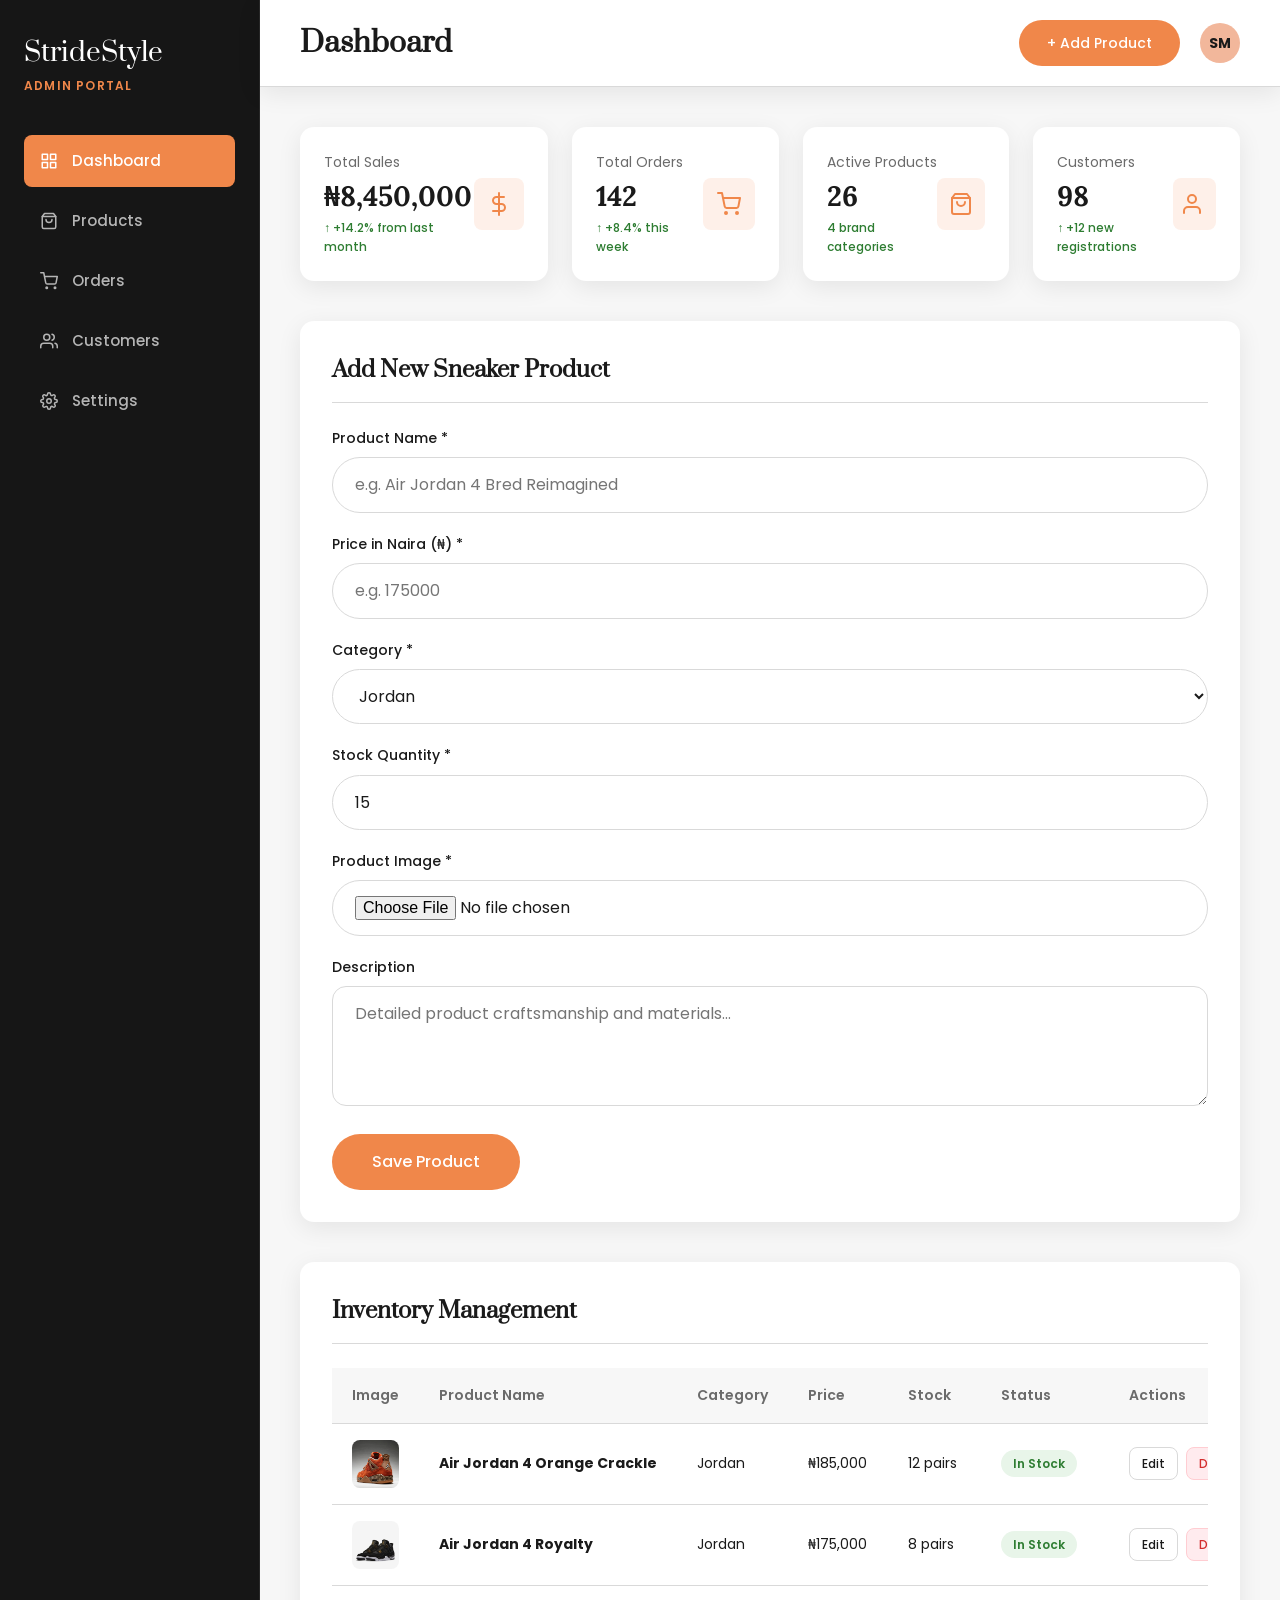
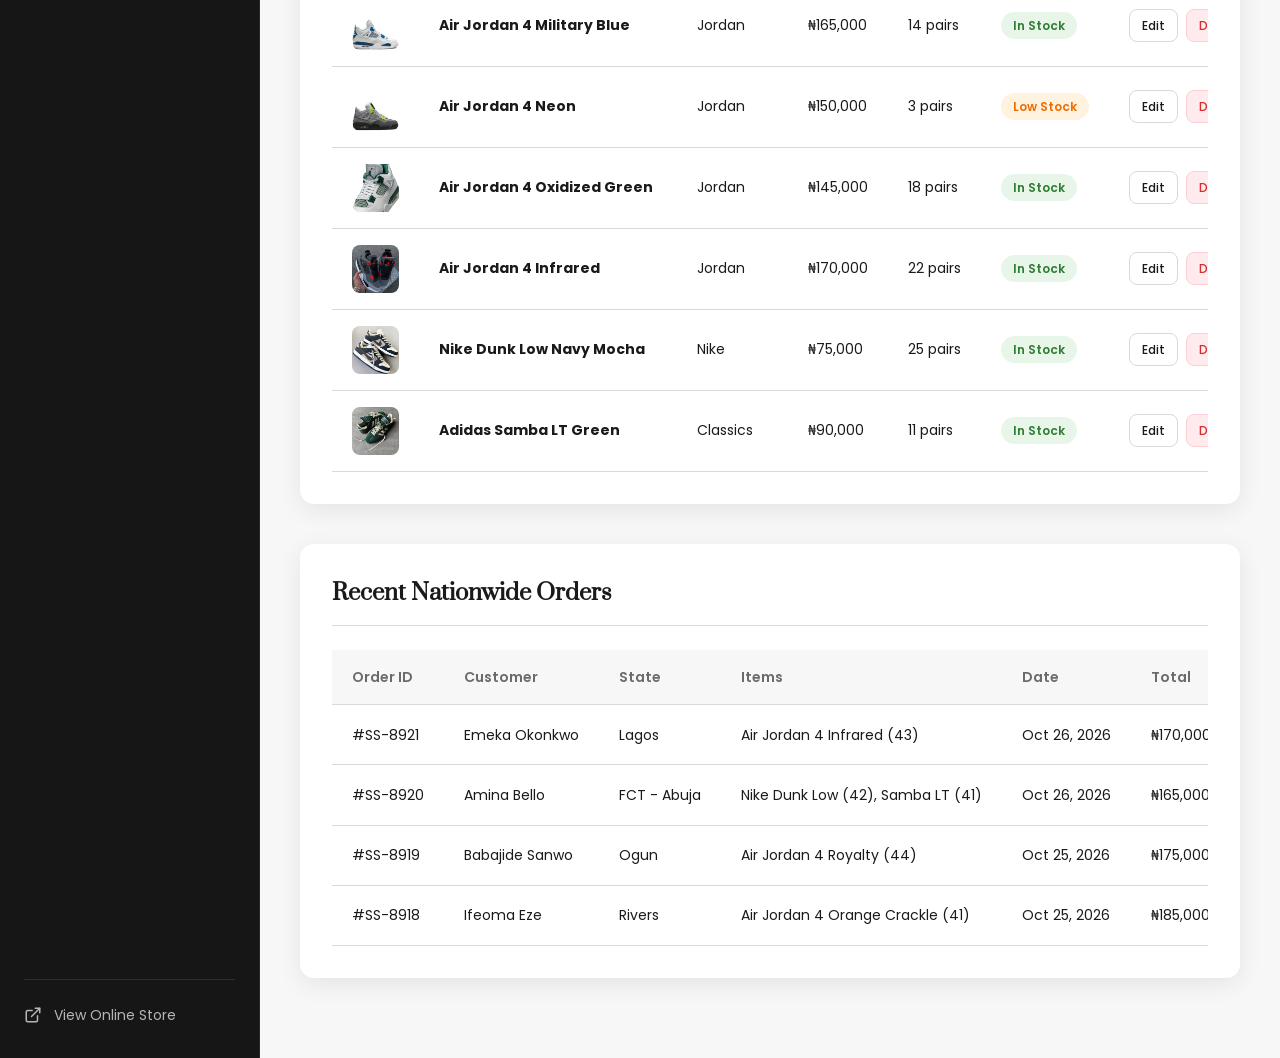
==== shoe-ecommerce/public/ADMIN/admin.html @ 3cce836e "first commit" ====
<!DOCTYPE html>
<html lang="en">
<head>
  <meta charset="UTF-8">
  <meta name="viewport" content="width=device-width, initial-scale=1.0">
  <title>Admin Dashboard | StrideStyle</title>
  <meta name="description" content="Manage inventory, track nationwide orders and monitor sales performance for StrideStyle.">

  <!-- Google Fonts: Prata, Lora, Poppins, Noto Sans fallback -->
  <link rel="preconnect" href="https://fonts.googleapis.com">
  <link rel="preconnect" href="https://fonts.gstatic.com" crossorigin>
  <link href="https://fonts.googleapis.com/css2?family=Lora:ital,wght@0,400..700;1,400..700&family=Noto+Sans:wght@400..700&family=Poppins:wght@300;400;500;600;700&family=Prata&display=swap" rel="stylesheet">

  <!-- Stylesheets -->
  <link rel="stylesheet" href="../CLIENT/CSS/style.css">
  <link rel="stylesheet" href="admin.css">
</head>
<body class="admin-body">

  <div class="admin-layout">
    <!-- Sidebar (Dark) -->
    <aside class="admin-sidebar" aria-label="Admin Navigation">
      <div class="admin-sidebar__brand">
        <a href="admin.html" class="admin-sidebar__logo">StrideStyle</a>
        <span class="admin-sidebar__tag">Admin Portal</span>
      </div>

      <nav class="admin-nav">
        <a href="admin.html" class="admin-nav__link is-active" aria-current="page">
          <svg width="18" height="18" viewBox="0 0 24 24" fill="none" stroke="currentColor" stroke-width="2" stroke-linecap="round" stroke-linejoin="round">
            <rect x="3" y="3" width="7" height="7"></rect>
            <rect x="14" y="3" width="7" height="7"></rect>
            <rect x="14" y="14" width="7" height="7"></rect>
            <rect x="3" y="14" width="7" height="7"></rect>
          </svg>
          <span>Dashboard</span>
        </a>
        <a href="#inventory" class="admin-nav__link">
          <svg width="18" height="18" viewBox="0 0 24 24" fill="none" stroke="currentColor" stroke-width="2" stroke-linecap="round" stroke-linejoin="round">
            <path d="M6 2L3 6v14a2 2 0 0 0 2 2h14a2 2 0 0 0 2-2V6l-3-4z"></path>
            <line x1="3" y1="6" x2="21" y2="6"></line>
            <path d="M16 10a4 4 0 0 1-8 0"></path>
          </svg>
          <span>Products</span>
        </a>
        <a href="#orders" class="admin-nav__link">
          <svg width="18" height="18" viewBox="0 0 24 24" fill="none" stroke="currentColor" stroke-width="2" stroke-linecap="round" stroke-linejoin="round">
            <circle cx="9" cy="21" r="1"></circle>
            <circle cx="20" cy="21" r="1"></circle>
            <path d="M1 1h4l2.68 13.39a2 2 0 0 0 2 1.61h9.72a2 2 0 0 0 2-1.61L23 6H6"></path>
          </svg>
          <span>Orders</span>
        </a>
        <a href="#customers" class="admin-nav__link">
          <svg width="18" height="18" viewBox="0 0 24 24" fill="none" stroke="currentColor" stroke-width="2" stroke-linecap="round" stroke-linejoin="round">
            <path d="M17 21v-2a4 4 0 0 0-4-4H5a4 4 0 0 0-4 4v2"></path>
            <circle cx="9" cy="7" r="4"></circle>
            <path d="M23 21v-2a4 4 0 0 0-3-3.87"></path>
            <path d="M16 3.13a4 4 0 0 1 0 7.75"></path>
          </svg>
          <span>Customers</span>
        </a>
        <a href="#settings" class="admin-nav__link">
          <svg width="18" height="18" viewBox="0 0 24 24" fill="none" stroke="currentColor" stroke-width="2" stroke-linecap="round" stroke-linejoin="round">
            <circle cx="12" cy="12" r="3"></circle>
            <path d="M19.4 15a1.65 1.65 0 0 0 .33 1.82l.06.06a2 2 0 0 1 0 2.83 2 2 0 0 1-2.83 0l-.06-.06a1.65 1.65 0 0 0-1.82-.33 1.65 1.65 0 0 0-1 1.51V21a2 2 0 0 1-2 2 2 2 0 0 1-2-2v-.09A1.65 1.65 0 0 0 9 19.4a1.65 1.65 0 0 0-1.82.33l-.06.06a2 2 0 0 1-2.83 0 2 2 0 0 1 0-2.83l.06-.06a1.65 1.65 0 0 0 .33-1.82 1.65 1.65 0 0 0-1.51-1H3a2 2 0 0 1-2-2 2 2 0 0 1 2-2h.09A1.65 1.65 0 0 0 4.6 9a1.65 1.65 0 0 0-.33-1.82l-.06-.06a2 2 0 0 1 0-2.83 2 2 0 0 1 2.83 0l.06.06a1.65 1.65 0 0 0 1.82.33H9a1.65 1.65 0 0 0 1-1.51V3a2 2 0 0 1 2-2 2 2 0 0 1 2 2v.09a1.65 1.65 0 0 0 1 1.51 1.65 1.65 0 0 0 1.82-.33l.06-.06a2 2 0 0 1 2.83 0 2 2 0 0 1 0 2.83l-.06.06a1.65 1.65 0 0 0-.33 1.82V9a1.65 1.65 0 0 0 1.51 1H21a2 2 0 0 1 2 2 2 2 0 0 1-2 2h-.09a1.65 1.65 0 0 0-1.51 1z"></path>
          </svg>
          <span>Settings</span>
        </a>
      </nav>

      <div class="admin-sidebar__footer">
        <a href="../CLIENT/index.html" class="admin-sidebar__store-link">
          <svg width="18" height="18" viewBox="0 0 24 24" fill="none" stroke="currentColor" stroke-width="2" stroke-linecap="round" stroke-linejoin="round">
            <path d="M18 13v6a2 2 0 0 1-2 2H5a2 2 0 0 1-2-2V8a2 2 0 0 1 2-2h6"></path>
            <polyline points="15 3 21 3 21 9"></polyline>
            <line x1="10" y1="14" x2="21" y2="3"></line>
          </svg>
          <span>View Online Store</span>
        </a>
      </div>
    </aside>

    <!-- Main Content Area -->
    <main class="admin-main">
      <!-- Topbar -->
      <header class="admin-topbar">
        <h1 class="admin-topbar__title">Dashboard</h1>
        <div class="admin-topbar__user">
          <a href="#add-product" class="btn btn--primary btn--primary-sm">+ Add Product</a>
          <div class="admin-user-avatar" title="Store Manager">SM</div>
        </div>
      </header>

      <!-- Content -->
      <div class="admin-content">
        <!-- Stat Cards Grid -->
        <section class="admin-stats-grid" aria-label="Key Performance Indicators">
          <!-- Total Sales -->
          <div class="stat-card">
            <div class="stat-card__info">
              <span class="stat-card__label">Total Sales</span>
              <span class="stat-card__value">₦8,450,000</span>
              <span class="stat-card__subtext">&uarr; +14.2% from last month</span>
            </div>
            <div class="stat-card__icon-box" aria-hidden="true">
              <svg width="24" height="24" viewBox="0 0 24 24" fill="none" stroke="currentColor" stroke-width="2" stroke-linecap="round" stroke-linejoin="round">
                <line x1="12" y1="1" x2="12" y2="23"></line>
                <path d="M17 5H9.5a3.5 3.5 0 0 0 0 7h5a3.5 3.5 0 0 1 0 7H6"></path>
              </svg>
            </div>
          </div>

          <!-- Total Orders -->
          <div class="stat-card">
            <div class="stat-card__info">
              <span class="stat-card__label">Total Orders</span>
              <span class="stat-card__value">142</span>
              <span class="stat-card__subtext">&uarr; +8.4% this week</span>
            </div>
            <div class="stat-card__icon-box" aria-hidden="true">
              <svg width="24" height="24" viewBox="0 0 24 24" fill="none" stroke="currentColor" stroke-width="2" stroke-linecap="round" stroke-linejoin="round">
                <circle cx="9" cy="21" r="1"></circle>
                <circle cx="20" cy="21" r="1"></circle>
                <path d="M1 1h4l2.68 13.39a2 2 0 0 0 2 1.61h9.72a2 2 0 0 0 2-1.61L23 6H6"></path>
              </svg>
            </div>
          </div>

          <!-- Total Products -->
          <div class="stat-card">
            <div class="stat-card__info">
              <span class="stat-card__label">Active Products</span>
              <span class="stat-card__value">26</span>
              <span class="stat-card__subtext">4 brand categories</span>
            </div>
            <div class="stat-card__icon-box" aria-hidden="true">
              <svg width="24" height="24" viewBox="0 0 24 24" fill="none" stroke="currentColor" stroke-width="2" stroke-linecap="round" stroke-linejoin="round">
                <path d="M6 2L3 6v14a2 2 0 0 0 2 2h14a2 2 0 0 0 2-2V6l-3-4z"></path>
                <line x1="3" y1="6" x2="21" y2="6"></line>
                <path d="M16 10a4 4 0 0 1-8 0"></path>
              </svg>
            </div>
          </div>

          <!-- Total Customers -->
          <div class="stat-card">
            <div class="stat-card__info">
              <span class="stat-card__label">Customers</span>
              <span class="stat-card__value">98</span>
              <span class="stat-card__subtext">&uarr; +12 new registrations</span>
            </div>
            <div class="stat-card__icon-box" aria-hidden="true">
              <svg width="24" height="24" viewBox="0 0 24 24" fill="none" stroke="currentColor" stroke-width="2" stroke-linecap="round" stroke-linejoin="round">
                <path d="M17 21v-2a4 4 0 0 0-4-4H5a4 4 0 0 0-4 4v2"></path>
                <circle cx="9" cy="7" r="4"></circle>
              </svg>
            </div>
          </div>
        </section>

        <!-- Add Product Form Card -->
        <!-- JS HOOK: Admin add product form -->
        <section id="add-product" class="admin-section" aria-labelledby="add-product-title">
          <div class="admin-section__head">
            <h2 id="add-product-title" class="admin-section__title">Add New Sneaker Product</h2>
          </div>
          <form id="add-product-form" action="#" method="POST">
            <div class="form-grid-2">
              <div class="form-group">
                <label for="prod-name" class="form-label">Product Name *</label>
                <input type="text" id="prod-name" name="name" class="form-input" required placeholder="e.g. Air Jordan 4 Bred Reimagined">
              </div>
              <div class="form-group">
                <label for="prod-price" class="form-label">Price in Naira (₦) *</label>
                <input type="number" id="prod-price" name="price" class="form-input" required placeholder="e.g. 175000">
              </div>
            </div>

            <div class="form-grid-2">
              <div class="form-group">
                <label for="prod-category" class="form-label">Category *</label>
                <select id="prod-category" name="category" class="form-select" required>
                  <option value="jordan">Jordan</option>
                  <option value="nike">Nike</option>
                  <option value="classics">Classics</option>
                  <option value="street">Street</option>
                </select>
              </div>
              <div class="form-group">
                <label for="prod-stock" class="form-label">Stock Quantity *</label>
                <input type="number" id="prod-stock" name="stock" class="form-input" required value="15" min="0">
              </div>
            </div>

            <div class="form-group">
              <label for="prod-image" class="form-label">Product Image *</label>
              <input type="file" id="prod-image" name="image" class="form-input" accept="image/*">
            </div>

            <div class="form-group">
              <label for="prod-desc" class="form-label">Description</label>
              <textarea id="prod-desc" name="description" class="form-textarea" placeholder="Detailed product craftsmanship and materials..."></textarea>
            </div>

            <button type="submit" class="btn btn--primary">Save Product</button>
          </form>
        </section>

        <!-- Products Table -->
        <!-- JS HOOK: Admin products table -->
        <section id="inventory" class="admin-section" aria-labelledby="inventory-title">
          <div class="admin-section__head">
            <h2 id="inventory-title" class="admin-section__title">Inventory Management</h2>
          </div>
          <div class="admin-table-wrapper">
            <table id="admin-products-table" class="admin-table">
              <thead>
                <tr>
                  <th>Image</th>
                  <th>Product Name</th>
                  <th>Category</th>
                  <th>Price</th>
                  <th>Stock</th>
                  <th>Status</th>
                  <th>Actions</th>
                </tr>
              </thead>
              <tbody>
                <!-- Row 1: P01 -->
                <tr>
                  <td><img src="../CLIENT/IMAGES/shoes/jordan-4-orange-crackle.jpg" alt="Air Jordan 4 Orange Crackle" class="admin-prod-thumb"></td>
                  <td><strong>Air Jordan 4 Orange Crackle</strong></td>
                  <td>Jordan</td>
                  <td>₦185,000</td>
                  <td>12 pairs</td>
                  <td><span class="admin-badge admin-badge--success">In Stock</span></td>
                  <td>
                    <div class="admin-table-actions">
                      <button type="button" class="btn-admin-action btn-admin-action--edit js-edit-product" data-product-id="p01">Edit</button>
                      <button type="button" class="btn-admin-action btn-admin-action--delete js-delete-product" data-product-id="p01">Delete</button>
                    </div>
                  </td>
                </tr>

                <!-- Row 2: P02 -->
                <tr>
                  <td><img src="../CLIENT/IMAGES/shoes/jordan-4-royalty-black-gold.jpg" alt="Air Jordan 4 Royalty" class="admin-prod-thumb"></td>
                  <td><strong>Air Jordan 4 Royalty</strong></td>
                  <td>Jordan</td>
                  <td>₦175,000</td>
                  <td>8 pairs</td>
                  <td><span class="admin-badge admin-badge--success">In Stock</span></td>
                  <td>
                    <div class="admin-table-actions">
                      <button type="button" class="btn-admin-action btn-admin-action--edit js-edit-product" data-product-id="p02">Edit</button>
                      <button type="button" class="btn-admin-action btn-admin-action--delete js-delete-product" data-product-id="p02">Delete</button>
                    </div>
                  </td>
                </tr>

                <!-- Row 3: P03 -->
                <tr>
                  <td><img src="../CLIENT/IMAGES/shoes/jordan-4-military-blue.jpg" alt="Air Jordan 4 Military Blue" class="admin-prod-thumb"></td>
                  <td><strong>Air Jordan 4 Military Blue</strong></td>
                  <td>Jordan</td>
                  <td>₦165,000</td>
                  <td>14 pairs</td>
                  <td><span class="admin-badge admin-badge--success">In Stock</span></td>
                  <td>
                    <div class="admin-table-actions">
                      <button type="button" class="btn-admin-action btn-admin-action--edit js-edit-product" data-product-id="p03">Edit</button>
                      <button type="button" class="btn-admin-action btn-admin-action--delete js-delete-product" data-product-id="p03">Delete</button>
                    </div>
                  </td>
                </tr>

                <!-- Row 4: P04 -->
                <tr>
                  <td><img src="../CLIENT/IMAGES/shoes/jordan-4-neon-grey.jpg" alt="Air Jordan 4 Neon" class="admin-prod-thumb"></td>
                  <td><strong>Air Jordan 4 Neon</strong></td>
                  <td>Jordan</td>
                  <td>₦150,000</td>
                  <td>3 pairs</td>
                  <td><span class="admin-badge admin-badge--warning">Low Stock</span></td>
                  <td>
                    <div class="admin-table-actions">
                      <button type="button" class="btn-admin-action btn-admin-action--edit js-edit-product" data-product-id="p04">Edit</button>
                      <button type="button" class="btn-admin-action btn-admin-action--delete js-delete-product" data-product-id="p04">Delete</button>
                    </div>
                  </td>
                </tr>

                <!-- Row 5: P05 -->
                <tr>
                  <td><img src="../CLIENT/IMAGES/shoes/jordan-4-oxidized-green.jpg" alt="Air Jordan 4 Oxidized Green" class="admin-prod-thumb"></td>
                  <td><strong>Air Jordan 4 Oxidized Green</strong></td>
                  <td>Jordan</td>
                  <td>₦145,000</td>
                  <td>18 pairs</td>
                  <td><span class="admin-badge admin-badge--success">In Stock</span></td>
                  <td>
                    <div class="admin-table-actions">
                      <button type="button" class="btn-admin-action btn-admin-action--edit js-edit-product" data-product-id="p05">Edit</button>
                      <button type="button" class="btn-admin-action btn-admin-action--delete js-delete-product" data-product-id="p05">Delete</button>
                    </div>
                  </td>
                </tr>

                <!-- Row 6: P06 -->
                <tr>
                  <td><img src="../CLIENT/IMAGES/shoes/jordan-4-infrared.jpg" alt="Air Jordan 4 Infrared" class="admin-prod-thumb"></td>
                  <td><strong>Air Jordan 4 Infrared</strong></td>
                  <td>Jordan</td>
                  <td>₦170,000</td>
                  <td>22 pairs</td>
                  <td><span class="admin-badge admin-badge--success">In Stock</span></td>
                  <td>
                    <div class="admin-table-actions">
                      <button type="button" class="btn-admin-action btn-admin-action--edit js-edit-product" data-product-id="p06">Edit</button>
                      <button type="button" class="btn-admin-action btn-admin-action--delete js-delete-product" data-product-id="p06">Delete</button>
                    </div>
                  </td>
                </tr>

                <!-- Row 7: P11 -->
                <tr>
                  <td><img src="../CLIENT/IMAGES/shoes/nike-dunk-low-navy-mocha.jpg" alt="Nike Dunk Low Navy Mocha" class="admin-prod-thumb"></td>
                  <td><strong>Nike Dunk Low Navy Mocha</strong></td>
                  <td>Nike</td>
                  <td>₦75,000</td>
                  <td>25 pairs</td>
                  <td><span class="admin-badge admin-badge--success">In Stock</span></td>
                  <td>
                    <div class="admin-table-actions">
                      <button type="button" class="btn-admin-action btn-admin-action--edit js-edit-product" data-product-id="p11">Edit</button>
                      <button type="button" class="btn-admin-action btn-admin-action--delete js-delete-product" data-product-id="p11">Delete</button>
                    </div>
                  </td>
                </tr>

                <!-- Row 8: P18 -->
                <tr>
                  <td><img src="../CLIENT/IMAGES/shoes/adidas-samba-lt-green.jpg" alt="Adidas Samba LT Green" class="admin-prod-thumb"></td>
                  <td><strong>Adidas Samba LT Green</strong></td>
                  <td>Classics</td>
                  <td>₦90,000</td>
                  <td>11 pairs</td>
                  <td><span class="admin-badge admin-badge--success">In Stock</span></td>
                  <td>
                    <div class="admin-table-actions">
                      <button type="button" class="btn-admin-action btn-admin-action--edit js-edit-product" data-product-id="p18">Edit</button>
                      <button type="button" class="btn-admin-action btn-admin-action--delete js-delete-product" data-product-id="p18">Delete</button>
                    </div>
                  </td>
                </tr>
              </tbody>
            </table>
          </div>
        </section>

        <!-- Recent Orders Table -->
        <section id="orders" class="admin-section" aria-labelledby="orders-title">
          <div class="admin-section__head">
            <h2 id="orders-title" class="admin-section__title">Recent Nationwide Orders</h2>
          </div>
          <div class="admin-table-wrapper">
            <table class="admin-table">
              <thead>
                <tr>
                  <th>Order ID</th>
                  <th>Customer</th>
                  <th>State</th>
                  <th>Items</th>
                  <th>Date</th>
                  <th>Total</th>
                  <th>Status</th>
                </tr>
              </thead>
              <tbody>
                <tr>
                  <td>#SS-8921</td>
                  <td>Emeka Okonkwo</td>
                  <td>Lagos</td>
                  <td>Air Jordan 4 Infrared (43)</td>
                  <td>Oct 26, 2026</td>
                  <td>₦170,000</td>
                  <td><span class="admin-badge admin-badge--success">Delivered</span></td>
                </tr>
                <tr>
                  <td>#SS-8920</td>
                  <td>Amina Bello</td>
                  <td>FCT - Abuja</td>
                  <td>Nike Dunk Low (42), Samba LT (41)</td>
                  <td>Oct 26, 2026</td>
                  <td>₦165,000</td>
                  <td><span class="admin-badge admin-badge--info">In Transit</span></td>
                </tr>
                <tr>
                  <td>#SS-8919</td>
                  <td>Babajide Sanwo</td>
                  <td>Ogun</td>
                  <td>Air Jordan 4 Royalty (44)</td>
                  <td>Oct 25, 2026</td>
                  <td>₦175,000</td>
                  <td><span class="admin-badge admin-badge--info">In Transit</span></td>
                </tr>
                <tr>
                  <td>#SS-8918</td>
                  <td>Ifeoma Eze</td>
                  <td>Rivers</td>
                  <td>Air Jordan 4 Orange Crackle (41)</td>
                  <td>Oct 25, 2026</td>
                  <td>₦185,000</td>
                  <td><span class="admin-badge admin-badge--warning">Processing</span></td>
                </tr>
              </tbody>
            </table>
          </div>
        </section>

      </div>
    </main>
  </div>

  <!-- JS: link my script here later, e.g. <script src="JS/script.js" defer></script> -->
</body>
</html>
---- shoe-ecommerce/public/CLIENT/CSS/style.css ----
/* ==========================================================================
   StrideStyle Shoe E-Commerce - Shared Design System & Core Styles
   File: style.css
   Applies to every client page and shared tokens with admin
   ========================================================================== */

/* --------------------------------------------------------------------------
   B1. CSS Custom Properties (:root)
   -------------------------------------------------------------------------- */
:root {
  /* Colours */
  --color-bg-dark: #161616;              /* header, hero, footer, admin sidebar */
  --color-bg-light: #F7F7F7;             /* light sections behind cards */
  --color-white: #FFFFFF;
  --color-text: #1A1A1A;
  --color-text-muted: #6B6B6B;
  --color-text-on-dark: #FFFFFF;
  --color-text-on-dark-muted: #B5B5B5;
  --color-primary: #F0874A;              /* orange: buttons, arrows, accents, newsletter title */
  --color-primary-hover: #DB7131;
  --color-border: #D9D9D9;

  /* Pastel product-tile backgrounds (from reference product cards) */
  --tile-gray: #BDBDBD;
  --tile-gray-dark: #808080;
  --tile-gray-mid: #8A8A8A;
  --tile-beige: #E6DDD1;
  --tile-peach: #F2B79B;
  --tile-pink: #FFB8C6;
  --tile-mint: #BDEAD3;
  --tile-blush: #EEDDD0;
  --tile-cream: #FDE7C0;
  --tile-sky: #A5BEFF;
  --tile-tan: #E6B8A0;

  /* Fonts */
  --font-heading: "Prata", "Playfair Display", Georgia, serif;
  --font-product: "Lora", "Noto Sans", Georgia, serif;
  --font-body: "Poppins", "Noto Sans", Arial, sans-serif;

  /* Type scale (fluid) */
  --fs-hero: clamp(2.75rem, 6.5vw, 5.75rem); /* hero H1 */
  --fs-h2: clamp(2rem, 3.6vw, 3.25rem);       /* section headings */
  --fs-h3: clamp(1.25rem, 1.8vw, 1.6rem);
  --fs-product: 1.125rem;                     /* ~18px */
  --fs-body: 1rem;                            /* 16px */
  --fs-small: 0.875rem;                       /* 14px */
  --fs-tiny: 0.75rem;                         /* 12px */

  /* Spacing, radii, shadows, layout */
  --space-1: 0.5rem;
  --space-2: 1rem;
  --space-3: 1.5rem;
  --space-4: 2.5rem;
  --space-5: 4rem;
  --space-6: 6rem;

  --radius-sm: 8px;
  --radius-md: 14px;
  --radius-lg: 28px;
  --radius-pill: 999px;

  --shadow-card: 0 18px 50px rgba(0, 0, 0, 0.10);
  --shadow-soft: 0 6px 24px rgba(0, 0, 0, 0.08);

  --container: 1288px;
  --gutter: clamp(1.25rem, 5.3vw, 4.75rem);
}

/* --------------------------------------------------------------------------
   Reset & Base Elements
   -------------------------------------------------------------------------- */
*,
*::before,
*::after {
  box-sizing: border-box;
  margin: 0;
  padding: 0;
}

html {
  font-size: 16px;
  scroll-behavior: smooth;
  -webkit-text-size-adjust: 100%;
}

body {
  font-family: var(--font-body);
  font-size: var(--fs-body);
  line-height: 1.6;
  color: var(--color-text);
  background-color: var(--color-white);
  overflow-x: clip;
}

img,
picture,
svg {
  display: block;
  max-width: 100%;
}

input,
button,
textarea,
select {
  font: inherit;
}

a {
  color: inherit;
  text-decoration: none;
}

button {
  background: none;
  border: none;
  cursor: pointer;
}

ul,
ol {
  list-style: none;
}

/* Accessible focus styling */
:focus-visible {
  outline: 2px solid var(--color-primary);
  outline-offset: 3px;
}

/* --------------------------------------------------------------------------
   Layout Containers & Utilities
   -------------------------------------------------------------------------- */
.container {
  width: 100%;
  max-width: var(--container);
  margin-left: auto;
  margin-right: auto;
  padding-left: var(--gutter);
  padding-right: var(--gutter);
}

.section-light {
  background-color: var(--color-bg-light);
  padding-top: var(--space-6);
  padding-bottom: var(--space-6);
}

.section-white {
  background-color: var(--color-white);
  padding-top: var(--space-6);
  padding-bottom: var(--space-6);
}

.surface-card {
  background-color: var(--color-white);
  border-radius: var(--radius-md);
  box-shadow: var(--shadow-soft);
  padding: 2rem;
}

.visually-hidden {
  position: absolute;
  width: 1px;
  height: 1px;
  padding: 0;
  margin: -1px;
  overflow: hidden;
  clip: rect(0, 0, 0, 0);
  white-space: nowrap;
  border: 0;
}

/* --------------------------------------------------------------------------
   B3. Buttons, Links & Inputs
   -------------------------------------------------------------------------- */
/* Primary Pill Button */
.btn {
  display: inline-flex;
  align-items: center;
  justify-content: center;
  gap: 0.5rem;
  font-family: var(--font-body);
  font-weight: 500;
  border-radius: var(--radius-pill);
  transition: background-color 0.25s ease, transform 0.2s ease, border-color 0.25s ease, color 0.25s ease;
  white-space: nowrap;
  cursor: pointer;
  text-decoration: none;
}

.btn--primary {
  background-color: var(--color-primary);
  color: var(--color-white);
  padding: 0 2.5rem;
  height: 56px;
  font-size: var(--fs-body);
  border: none;
}

.btn--primary:hover {
  background-color: var(--color-primary-hover);
  transform: translateY(-1px);
}

.btn--primary-sm {
  background-color: var(--color-primary);
  color: var(--color-white);
  padding: 0 1.75rem;
  height: 46px;
  font-size: var(--fs-small);
  border: none;
}

.btn--primary-sm:hover {
  background-color: var(--color-primary-hover);
}

/* Outline Pill Button (Add to Cart / Buy Now / Secondary) */
.btn--outline {
  background-color: transparent;
  color: var(--color-text);
  border: 1px solid var(--color-border);
  border-radius: var(--radius-pill);
  height: 48px;
  width: 100%;
  padding: 0 1.5rem;
  font-size: var(--fs-small);
  font-weight: 500;
}

.btn--outline:hover {
  background-color: var(--color-primary);
  color: var(--color-white);
  border-color: var(--color-primary);
}

/* Ghost Pill on Dark (Promo banner Shop Now) */
.btn--ghost {
  background-color: rgba(0, 0, 0, 0.45);
  border: 1px solid rgba(255, 255, 255, 0.85);
  color: var(--color-white);
  padding: 0.5rem 0.625rem 0.5rem 1.5rem;
  border-radius: var(--radius-pill);
  font-size: 0.9375rem;
  font-weight: 500;
  display: inline-flex;
  align-items: center;
  gap: 0.875rem;
  backdrop-filter: blur(4px);
  transition: background-color 0.2s ease, border-color 0.2s ease;
}

.btn--ghost:hover {
  background-color: rgba(0, 0, 0, 0.7);
  border-color: var(--color-primary);
}

.btn--ghost-icon {
  width: 32px;
  height: 32px;
  background-color: var(--color-primary);
  border-radius: 50%;
  display: flex;
  align-items: center;
  justify-content: center;
  color: var(--color-white);
}

/* Text link with arrow */
.link-arrow {
  color: var(--color-primary);
  font-family: var(--font-body);
  font-weight: 500;
  font-size: 1rem;
  display: inline-flex;
  align-items: center;
  gap: 0.5rem;
  text-decoration: none;
  transition: gap 0.25s ease, color 0.2s ease;
}

.link-arrow svg {
  transition: transform 0.25s ease;
}

.link-arrow:hover {
  color: var(--color-primary-hover);
  gap: 0.75rem;
}

.link-arrow:hover svg {
  transform: translateX(3px);
}

/* Circular Arrow Buttons (Slider pair) */
.slider-arrows {
  display: inline-flex;
  align-items: center;
  gap: 0.75rem;
}

.slider-arrow {
  width: 42px;
  height: 42px;
  border-radius: 50%;
  display: inline-flex;
  align-items: center;
  justify-content: center;
  cursor: pointer;
  transition: all 0.2s ease;
}

.slider-arrow--prev {
  background: transparent;
  border: 1.5px solid var(--color-primary);
  color: var(--color-primary);
}

.slider-arrow--prev:hover {
  background-color: rgba(240, 135, 74, 0.1);
  transform: scale(1.05);
}

.slider-arrow--next {
  background-color: var(--color-primary);
  border: 1.5px solid var(--color-primary);
  color: var(--color-white);
}

.slider-arrow--next:hover {
  background-color: var(--color-primary-hover);
  border-color: var(--color-primary-hover);
  transform: scale(1.05);
}

/* Form Controls */
.form-group {
  margin-bottom: 1.25rem;
}

.form-label {
  display: block;
  font-family: var(--font-body);
  font-size: var(--fs-small);
  font-weight: 500;
  color: var(--color-text);
  margin-bottom: 0.5rem;
}

.form-input,
.form-select,
.form-textarea {
  width: 100%;
  font-family: var(--font-body);
  font-size: var(--fs-body);
  color: var(--color-text);
  background-color: var(--color-white);
  border: 1px solid var(--color-border);
  border-radius: var(--radius-pill);
  padding: 0.875rem 1.375rem;
  transition: border-color 0.2s ease, box-shadow 0.2s ease;
}

.form-textarea {
  border-radius: var(--radius-md);
  resize: vertical;
  min-height: 120px;
}

.form-input:focus,
.form-select:focus,
.form-textarea:focus {
  outline: none;
  border-color: var(--color-primary);
  box-shadow: 0 0 0 3px rgba(240, 135, 74, 0.18);
}

.form-error {
  color: #D32F2F;
  font-size: var(--fs-tiny);
  margin-top: 0.375rem;
}

/* --------------------------------------------------------------------------
   Product Card Component (Shared)
   -------------------------------------------------------------------------- */
.product-card {
  display: flex;
  flex-direction: column;
  background: transparent;
  position: relative;
  border: none;
}

.product-card__media {
  width: 100%;
  aspect-ratio: 5 / 6;
  border-radius: var(--radius-md);
  overflow: hidden;
  position: relative;
  display: flex;
  align-items: center;
  justify-content: center;
}

/* Pastel backgrounds */
.tile-gray       { background-color: var(--tile-gray); }
.tile-gray-dark  { background-color: var(--tile-gray-dark); }
.tile-gray-mid   { background-color: var(--tile-gray-mid); }
.tile-beige      { background-color: var(--tile-beige); }
.tile-peach      { background-color: var(--tile-peach); }
.tile-pink       { background-color: var(--tile-pink); }
.tile-mint       { background-color: var(--tile-mint); }
.tile-blush      { background-color: var(--tile-blush); }
.tile-cream      { background-color: var(--tile-cream); }
.tile-sky        { background-color: var(--tile-sky); }
.tile-tan        { background-color: var(--tile-tan); }

/* Real photo image */
.product-card__img {
  width: 100%;
  height: 100%;
  object-fit: cover;
  transition: transform 0.4s ease;
}

/* Cutout image with multiply */
.product-card__img--cutout {
  width: 100%;
  height: 100%;
  object-fit: contain;
  mix-blend-mode: multiply;
  padding: 8%;
  transition: transform 0.4s ease;
}

.product-card:hover .product-card__img,
.product-card:hover .product-card__img--cutout {
  transform: scale(1.04);
}

.product-card__caption {
  display: flex;
  justify-content: space-between;
  align-items: baseline;
  gap: 0.75rem;
  margin-top: 0.875rem;
  margin-bottom: 0.75rem;
}

.product-card__name {
  font-family: var(--font-product);
  font-size: var(--fs-product);
  font-weight: 400;
  color: var(--color-text);
  line-height: 1.3;
}

.product-card__name a {
  color: inherit;
  text-decoration: none;
  transition: color 0.2s ease;
}

.product-card__name a:hover {
  color: var(--color-primary);
}

.product-card__price {
  font-family: var(--font-product);
  font-weight: 700;
  font-size: var(--fs-product);
  color: var(--color-text);
  white-space: nowrap;
  text-align: right;
}

.product-card__action {
  margin-top: auto;
}

/* --------------------------------------------------------------------------
   Section Heading Row Component
   -------------------------------------------------------------------------- */
.section-head {
  display: flex;
  justify-content: space-between;
  align-items: center;
  margin-bottom: 2.5rem;
}

.section-head__title {
  font-family: var(--font-heading);
  font-size: var(--fs-h2);
  font-weight: 400;
  color: var(--color-text);
  line-height: 1.15;
}

/* --------------------------------------------------------------------------
   B5. Site Header Component (Dark)
   -------------------------------------------------------------------------- */
/* Checkbox hack for mobile menu */
.nav-toggle {
  display: none;
}

.site-header {
  background-color: var(--color-bg-dark);
  padding: 1.875rem 0;
  position: relative;
  z-index: 100;
}

.site-header__container {
  display: flex;
  align-items: center;
  justify-content: space-between;
}

.site-header__logo {
  font-family: var(--font-heading);
  font-size: 1.75rem;
  color: var(--color-white);
  text-decoration: none;
  letter-spacing: -0.02em;
}

.site-header__nav {
  display: flex;
  align-items: center;
  gap: 2.5rem;
}

.site-header__link {
  font-family: var(--font-body);
  font-size: 1rem;
  font-weight: 400;
  color: var(--color-white);
  text-decoration: none;
  transition: color 0.2s ease;
  padding: 0.25rem 0;
}

.site-header__link:hover,
.site-header__link[aria-current="page"] {
  color: var(--color-primary);
}

.site-header__actions {
  display: flex;
  align-items: center;
  gap: 1.125rem;
}

.site-header__icon-btn {
  color: var(--color-white);
  display: inline-flex;
  align-items: center;
  justify-content: center;
  width: 40px;
  height: 40px;
  border-radius: 50%;
  transition: color 0.2s ease, transform 0.2s ease;
}

.site-header__icon-btn:hover {
  color: var(--color-primary);
  transform: scale(1.08);
}

.site-header__cart-btn {
  width: 44px;
  height: 44px;
  border-radius: 50%;
  background-color: var(--color-primary);
  display: inline-flex;
  align-items: center;
  justify-content: center;
  color: var(--color-white);
  position: relative;
  text-decoration: none;
  transition: background-color 0.2s ease, transform 0.2s ease;
}

.site-header__cart-btn:hover {
  background-color: var(--color-primary-hover);
  transform: scale(1.05);
}

.cart-count {
  position: absolute;
  top: -4px;
  right: -4px;
  background-color: var(--color-white);
  color: var(--color-text);
  font-size: 0.6875rem;
  font-weight: 700;
  width: 18px;
  height: 18px;
  border-radius: 50%;
  display: flex;
  align-items: center;
  justify-content: center;
  border: 1.5px solid var(--color-primary);
}

/* Mobile hamburger trigger */
.nav-toggle-label {
  display: none;
  width: 44px;
  height: 44px;
  align-items: center;
  justify-content: center;
  cursor: pointer;
  color: var(--color-white);
}

/* --------------------------------------------------------------------------
   Inner Page Title Band (shop, product, cart, checkout, login, signup)
   -------------------------------------------------------------------------- */
.page-title-band {
  background-color: var(--color-bg-dark);
  padding: 3rem 0 4.25rem;
  color: var(--color-white);
  position: relative;
  overflow: hidden;
}

.page-title-band::after {
  content: "";
  position: absolute;
  top: -40px;
  right: -40px;
  width: 320px;
  height: 320px;
  border-radius: 50%;
  background: radial-gradient(circle, rgba(240, 135, 74, 0.18) 0%, rgba(240, 135, 74, 0) 70%);
  pointer-events: none;
}

.breadcrumb {
  display: flex;
  align-items: center;
  gap: 0.5rem;
  font-family: var(--font-body);
  font-size: 0.8125rem;
  color: var(--color-text-on-dark-muted);
  margin-bottom: 0.875rem;
}

.breadcrumb a {
  color: inherit;
  text-decoration: none;
  transition: color 0.2s ease;
}

.breadcrumb a:hover {
  color: var(--color-white);
}

.breadcrumb-separator {
  opacity: 0.5;
}

.page-title-band__title {
  font-family: var(--font-heading);
  font-size: clamp(2.25rem, 4.5vw, 3.5rem);
  font-weight: 400;
  color: var(--color-white);
  line-height: 1.15;
  margin-bottom: 0.5rem;
}

.page-title-band__desc {
  font-family: var(--font-body);
  font-size: 0.9375rem;
  color: var(--color-text-on-dark-muted);
  max-width: 580px;
}

/* --------------------------------------------------------------------------
   Newsletter Card (index, shop, product, cart)
   Straddles the light section above and dark footer below
   -------------------------------------------------------------------------- */
.newsletter-wrapper {
  position: relative;
  z-index: 20;
  margin-top: -5rem;
  margin-bottom: -5.5rem;
}

.newsletter {
  background-color: var(--color-white);
  border-radius: var(--radius-sm);
  box-shadow: var(--shadow-card);
  width: 74%;
  max-width: 1070px;
  margin-left: auto;
  margin-right: auto;
  padding: 3rem 3.5rem;
  display: flex;
  justify-content: space-between;
  align-items: center;
  gap: 2rem;
}

.newsletter__info {
  flex: 1;
}

.newsletter__title {
  font-family: var(--font-heading);
  font-size: clamp(1.75rem, 2.75vw, 2.75rem);
  font-weight: 400;
  color: var(--color-primary);
  line-height: 1.15;
  margin-bottom: 0.5rem;
}

.newsletter__text {
  font-family: var(--font-body);
  font-size: 0.875rem;
  color: var(--color-text-muted);
}

.newsletter__form {
  display: flex;
  align-items: center;
  gap: 0.75rem;
}

.newsletter__input {
  border-radius: var(--radius-pill);
  border: 1px solid var(--color-border);
  padding: 0.875rem 1.5rem;
  font-family: var(--font-body);
  font-size: var(--fs-small);
  min-width: 280px;
  background-color: var(--color-white);
  color: var(--color-text);
  transition: border-color 0.2s ease;
}

.newsletter__input:focus {
  outline: none;
  border-color: var(--color-primary);
}

.newsletter__btn {
  background-color: var(--color-primary);
  color: var(--color-white);
  border: none;
  border-radius: var(--radius-pill);
  padding: 0.875rem 2rem;
  font-family: var(--font-body);
  font-size: var(--fs-small);
  font-weight: 500;
  cursor: pointer;
  white-space: nowrap;
  transition: background-color 0.2s ease, transform 0.2s ease;
}

.newsletter__btn:hover {
  background-color: var(--color-primary-hover);
  transform: translateY(-1px);
}

/* --------------------------------------------------------------------------
   Site Footer (Dark)
   -------------------------------------------------------------------------- */
.site-footer {
  background-color: var(--color-bg-dark);
  color: var(--color-white);
  padding-top: 8.5rem;
  padding-bottom: 2rem;
  position: relative;
}

.site-footer--compact {
  padding-top: 3.5rem;
}

.site-footer__main {
  display: flex;
  justify-content: space-between;
  align-items: flex-start;
  margin-bottom: 3rem;
}

.site-footer__brand {
  max-width: 380px;
}

.site-footer__logo {
  font-family: var(--font-heading);
  font-size: 1.75rem;
  color: var(--color-white);
  text-decoration: none;
  display: inline-block;
  margin-bottom: 0.875rem;
}

.site-footer__desc {
  font-family: var(--font-body);
  font-size: 0.875rem;
  color: var(--color-text-on-dark-muted);
  line-height: 1.6;
  margin-bottom: 1.25rem;
}

.site-footer__email {
  font-family: var(--font-body);
  font-size: 0.9375rem;
  font-weight: 600;
  color: var(--color-white);
  display: inline-flex;
  align-items: center;
  gap: 0.5rem;
  transition: color 0.2s ease;
}

.site-footer__email:hover {
  color: var(--color-primary);
}

.site-footer__social-label {
  font-family: var(--font-body);
  font-size: 0.9375rem;
  font-weight: 600;
  color: var(--color-white);
  margin-bottom: 1rem;
}

.site-footer__social-icons {
  display: flex;
  align-items: center;
  gap: 0.75rem;
}

.site-footer__social-icon {
  width: 38px;
  height: 38px;
  border-radius: 50%;
  border: 1px solid rgba(255, 255, 255, 0.7);
  display: inline-flex;
  align-items: center;
  justify-content: center;
  color: var(--color-white);
  transition: border-color 0.2s ease, color 0.2s ease, transform 0.2s ease;
}

.site-footer__social-icon:hover {
  border-color: var(--color-primary);
  color: var(--color-primary);
  transform: translateY(-2px);
}

.site-footer__divider {
  border: none;
  border-top: 1px solid rgba(255, 255, 255, 0.15);
  margin-bottom: 1.5rem;
}

.site-footer__bottom {
  display: flex;
  justify-content: space-between;
  align-items: center;
  font-family: var(--font-body);
  font-size: 0.8125rem;
  color: var(--color-text-on-dark-muted);
}

.site-footer__links {
  display: flex;
  align-items: center;
  gap: 1.5rem;
}

.site-footer__links a {
  color: inherit;
  transition: color 0.2s ease;
}

.site-footer__links a:hover {
  color: var(--color-white);
}

/* ==========================================================================
   Homepage Specific Sections (index.html)
   ========================================================================== */

/* --------------------------------------------------------------------------
   D1. Hero Section (Dark)
   -------------------------------------------------------------------------- */
.hero {
  background-color: var(--color-bg-dark);
  padding-top: 3rem;
  padding-bottom: 9rem; /* extra space so pill strip can overlap cleanly */
  position: relative;
  overflow: hidden;
}

.hero__container {
  display: flex;
  align-items: center;
  justify-content: space-between;
  gap: 2.5rem;
}

.hero__content {
  flex: 0 0 54%;
  max-width: 620px;
}

.hero__title {
  font-family: var(--font-heading);
  font-size: var(--fs-hero);
  font-weight: 400;
  color: var(--color-white);
  line-height: 1.08;
  margin-bottom: 1.5rem;
}

.hero__text {
  font-family: var(--font-body);
  font-size: 1.0625rem;
  color: var(--color-text-on-dark-muted);
  max-width: 520px;
  line-height: 1.6;
  margin-bottom: 2.25rem;
}

.hero__actions {
  display: flex;
  align-items: center;
  gap: 2.25rem;
}

.hero__media {
  flex: 0 0 42%;
  display: flex;
  justify-content: flex-end;
}

.hero__card {
  width: 100%;
  max-width: 480px;
  aspect-ratio: 1 / 1;
  border-radius: var(--radius-lg);
  overflow: hidden;
  position: relative;
  box-shadow: 0 24px 60px rgba(240, 135, 74, 0.28);
  background-color: #261f1b;
}

.hero__img {
  width: 100%;
  height: 100%;
  object-fit: cover;
  transform: scale(1.02);
}

/* --------------------------------------------------------------------------
   D2. Featured Pill Strip
   -------------------------------------------------------------------------- */
.featured-strip-wrapper {
  position: relative;
  z-index: 25;
  margin-top: -6rem;
  margin-bottom: 6rem;
}

.featured-pill {
  border-radius: var(--radius-pill);
  aspect-ratio: 3.3 / 1;
  border: 16px solid var(--color-white);
  box-shadow: var(--shadow-card);
  background-color: #1a1a1a;
  display: flex;
  position: relative;
  overflow: hidden;
}

.featured-pill__cell {
  flex: 1;
  height: 100%;
  overflow: hidden;
  position: relative;
}

.featured-pill__img {
  width: 100%;
  height: 100%;
  object-fit: cover;
  transition: transform 0.4s ease;
}

.featured-pill:hover .featured-pill__img {
  transform: scale(1.03);
}

.featured-pill__play-btn {
  position: absolute;
  top: 50%;
  left: 50%;
  transform: translate(-50%, -50%);
  z-index: 10;
  width: 76px;
  height: 76px;
  border-radius: 50%;
  background-color: rgba(0, 0, 0, 0.45);
  backdrop-filter: blur(4px);
  display: flex;
  align-items: center;
  justify-content: center;
  border: none;
  cursor: pointer;
  transition: transform 0.25s ease, background-color 0.25s ease;
}

.featured-pill__play-btn:hover {
  transform: translate(-50%, -50%) scale(1.08);
  background-color: rgba(0, 0, 0, 0.65);
}

.featured-pill__play-icon {
  width: 54px;
  height: 54px;
  border-radius: 50%;
  background-color: var(--color-primary);
  display: flex;
  align-items: center;
  justify-content: center;
  color: var(--color-white);
  padding-left: 3px;
  transition: background-color 0.2s ease;
}

.featured-pill__play-btn:hover .featured-pill__play-icon {
  background-color: var(--color-primary-hover);
}

/* --------------------------------------------------------------------------
   D3. See Our New Collection Showcase (CSS Grid 12 cols)
   -------------------------------------------------------------------------- */
.collections-section {
  background-color: var(--color-bg-light);
  padding-top: var(--space-6);
  padding-bottom: var(--space-6);
}

.collections-grid {
  display: grid;
  grid-template-columns: repeat(12, 1fr);
  grid-auto-rows: min-content;
  gap: 24px;
  align-items: start;
}

/* Left tall card (columns 1 to 3) */
.collection-tall-col {
  grid-column: 1 / span 3;
  display: flex;
  flex-direction: column;
}

.collection-tall-card {
  display: flex;
  flex-direction: column;
}

.collection-tall-card__media {
  width: 100%;
  aspect-ratio: 3 / 4;
  border-radius: var(--radius-md);
  background-color: var(--tile-tan);
  overflow: hidden;
}

.collection-tall-card__img {
  width: 100%;
  height: 100%;
  object-fit: cover;
  transition: transform 0.4s ease;
}

.collection-tall-card:hover .collection-tall-card__img {
  transform: scale(1.04);
}

.collection-tall-card__info {
  margin-top: 1rem;
}

.collection-tall-card__row-1 {
  display: flex;
  justify-content: space-between;
  align-items: baseline;
  margin-bottom: 0.25rem;
}

.collection-tall-card__name {
  font-family: var(--font-product);
  font-size: 1.125rem;
  color: var(--color-text);
}

.collection-tall-card__tag {
  font-family: var(--font-body);
  font-size: 0.8125rem;
  color: var(--color-text-muted);
}

.collection-tall-card__price {
  font-family: var(--font-product);
  font-size: 1.125rem;
  font-weight: 700;
  color: var(--color-text);
  margin-bottom: 1rem;
}

.collection-tall-card__btn {
  max-width: 180px;
}

/* Center group (columns 4 to 8) */
.collection-center-col {
  grid-column: 4 / span 5;
  display: flex;
  flex-direction: column;
}

.collection-center-head {
  display: flex;
  justify-content: space-between;
  align-items: flex-end;
  margin-bottom: 1.5rem;
}

.collection-center-head .section-head__title {
  margin-bottom: 0;
}

.collection-feature-tile {
  width: 100%;
  aspect-ratio: 1.6 / 1;
  border-radius: var(--radius-md);
  background-color: var(--tile-cream);
  overflow: hidden;
  display: flex;
  align-items: center;
  justify-content: center;
}

.collection-feature-img {
  width: 90%;
  height: 90%;
  object-fit: contain;
  mix-blend-mode: multiply;
  transition: transform 0.4s ease;
}

.collection-feature-tile:hover .collection-feature-img {
  transform: scale(1.05);
}

/* Bottom row under center/right */
.collection-bottom-row {
  grid-column: 4 / -1;
  display: flex;
  align-items: center;
  justify-content: flex-end;
  gap: 2.5rem;
  margin-top: 0.5rem;
}

/* Right blue card (columns 9 to 12) */
.collection-right-col {
  grid-column: 9 / span 4;
  display: flex;
  flex-direction: column;
}

.collection-blue-tile {
  width: 100%;
  aspect-ratio: 0.85 / 1;
  border-radius: var(--radius-md);
  background-color: var(--tile-sky);
  overflow: hidden;
  display: flex;
  align-items: center;
  justify-content: center;
}

.collection-blue-img {
  width: 88%;
  height: 88%;
  object-fit: contain;
  mix-blend-mode: multiply;
  transition: transform 0.4s ease;
}

.collection-blue-tile:hover .collection-blue-img {
  transform: scale(1.05);
}

/* Small orange card (far right bottom) */
.collection-small-tile {
  width: 130px;
  height: 130px;
  border-radius: var(--radius-md);
  background-color: var(--tile-peach);
  overflow: hidden;
  flex-shrink: 0;
}

.collection-small-img {
  width: 100%;
  height: 100%;
  object-fit: cover;
  transition: transform 0.4s ease;
}

.collection-small-tile:hover .collection-small-img {
  transform: scale(1.06);
}

/* --------------------------------------------------------------------------
   D4. Pre Spring Collection (White background)
   -------------------------------------------------------------------------- */
.prespring-section {
  background-color: var(--color-white);
  padding-top: var(--space-6);
  padding-bottom: var(--space-6);
}

.prespring-grid {
  display: grid;
  grid-template-columns: 1fr 1fr;
  gap: 24px;
  align-items: stretch;
}

.prespring-col--left {
  display: flex;
}

.prespring-tall-box {
  width: 100%;
  height: 100%;
  min-height: 520px;
  border-radius: var(--radius-sm);
  overflow: hidden;
}

.prespring-tall-img {
  width: 100%;
  height: 100%;
  object-fit: cover;
  transition: transform 0.4s ease;
}

.prespring-tall-box:hover .prespring-tall-img {
  transform: scale(1.03);
}

.prespring-col--right {
  display: flex;
  flex-direction: column;
  justify-content: space-between;
  gap: 2rem;
}

.prespring-content {
  padding-right: 2rem;
}

.prespring-content .section-head__title {
  margin-bottom: 1.25rem;
}

.prespring-text {
  font-family: var(--font-body);
  font-size: 0.9375rem;
  color: var(--color-text-muted);
  line-height: 1.6;
  max-width: 460px;
  margin-bottom: 1.75rem;
}

.prespring-wide-box {
  width: 100%;
  aspect-ratio: 1.6 / 1;
  border-radius: var(--radius-sm);
  overflow: hidden;
}

.prespring-wide-img {
  width: 100%;
  height: 100%;
  object-fit: cover;
  transition: transform 0.4s ease;
}

.prespring-wide-box:hover .prespring-wide-img {
  transform: scale(1.03);
}

/* --------------------------------------------------------------------------
   D5. "Our Product" Grid (Light Grey Background)
   -------------------------------------------------------------------------- */
.products-section {
  background-color: var(--color-bg-light);
  padding-top: var(--space-6);
  padding-bottom: var(--space-6);
}

.products-grid {
  display: grid;
  grid-template-columns: repeat(4, 1fr);
  gap: 24px;
}

/* --------------------------------------------------------------------------
   D6. Promotional Banner (Full-Bleed)
   -------------------------------------------------------------------------- */
.promo-banner-section {
  padding-top: var(--space-6);
  padding-bottom: var(--space-6);
  background-color: var(--color-white);
}

.promo-banner {
  position: relative;
  width: 100%;
  height: clamp(380px, 48vw, 744px);
  overflow: hidden;
  display: flex;
  align-items: flex-end;
  padding-bottom: clamp(2.5rem, 5vw, 4.5rem);
}

.promo-banner__bg {
  position: absolute;
  inset: 0;
  width: 100%;
  height: 100%;
  object-fit: cover;
  z-index: 1;
}

.promo-banner__overlay {
  position: absolute;
  inset: 0;
  background: linear-gradient(180deg, rgba(0, 0, 0, 0.35) 0%, rgba(0, 0, 0, 0.65) 100%);
  z-index: 2;
}

.promo-marquee {
  position: relative;
  z-index: 5;
  width: 100%;
  overflow: hidden;
  white-space: nowrap;
}

.promo-marquee__track {
  display: inline-flex;
  align-items: center;
  gap: 3.5rem;
  animation: promo-marquee-scroll 32s linear infinite;
  will-change: transform;
}

.promo-marquee__item {
  display: inline-flex;
  align-items: center;
  gap: 1.5rem;
}

.promo-marquee__text {
  font-family: var(--font-body);
  font-size: clamp(1.125rem, 1.6vw, 1.375rem);
  font-weight: 500;
  color: var(--color-white);
  letter-spacing: 0.02em;
}

@keyframes promo-marquee-scroll {
  from {
    transform: translateX(0);
  }
  to {
    transform: translateX(-50%);
  }
}

@media (prefers-reduced-motion: reduce) {
  .promo-marquee__track {
    animation: none;
  }
}
---- shoe-ecommerce/public/ADMIN/admin.css ----
/* ==========================================================================
   StrideStyle Shoe E-Commerce - Admin Dashboard Styles
   File: admin.css
   Used by ADMIN/admin.html
   ========================================================================== */

.admin-body {
  background-color: var(--color-bg-light);
  min-height: 100vh;
}

.admin-layout {
  display: flex;
  min-height: 100vh;
}

/* --------------------------------------------------------------------------
   Admin Sidebar (Dark)
   -------------------------------------------------------------------------- */
.admin-sidebar {
  width: 260px;
  background-color: var(--color-bg-dark);
  color: var(--color-white);
  display: flex;
  flex-direction: column;
  flex-shrink: 0;
  padding: 2rem 1.5rem;
  border-right: 1px solid rgba(255, 255, 255, 0.08);
}

.admin-sidebar__brand {
  margin-bottom: 2.5rem;
}

.admin-sidebar__logo {
  font-family: var(--font-heading);
  font-size: 1.625rem;
  color: var(--color-white);
  text-decoration: none;
  display: block;
}

.admin-sidebar__tag {
  font-size: var(--fs-tiny);
  color: var(--color-primary);
  text-transform: uppercase;
  letter-spacing: 0.1em;
  font-weight: 600;
  margin-top: 2px;
  display: block;
}

.admin-nav {
  display: flex;
  flex-direction: column;
  gap: 0.5rem;
  flex: 1;
}

.admin-nav__link {
  display: flex;
  align-items: center;
  gap: 0.875rem;
  padding: 0.875rem 1rem;
  border-radius: var(--radius-sm);
  color: var(--color-text-on-dark-muted);
  font-family: var(--font-body);
  font-size: 0.9375rem;
  font-weight: 500;
  text-decoration: none;
  transition: all 0.2s ease;
}

.admin-nav__link:hover {
  color: var(--color-white);
  background-color: rgba(255, 255, 255, 0.06);
}

.admin-nav__link.is-active {
  color: var(--color-white);
  background-color: var(--color-primary);
}

.admin-sidebar__footer {
  padding-top: 1.5rem;
  border-top: 1px solid rgba(255, 255, 255, 0.1);
}

.admin-sidebar__store-link {
  display: flex;
  align-items: center;
  gap: 0.75rem;
  color: var(--color-text-on-dark-muted);
  font-size: var(--fs-small);
  text-decoration: none;
  transition: color 0.2s;
}

.admin-sidebar__store-link:hover {
  color: var(--color-primary);
}

/* --------------------------------------------------------------------------
   Admin Main Content
   -------------------------------------------------------------------------- */
.admin-main {
  flex: 1;
  display: flex;
  flex-direction: column;
  min-width: 0;
}

.admin-topbar {
  background-color: var(--color-white);
  padding: 1.25rem 2.5rem;
  display: flex;
  justify-content: space-between;
  align-items: center;
  border-bottom: 1px solid var(--color-border);
  box-shadow: var(--shadow-soft);
}

.admin-topbar__title {
  font-family: var(--font-heading);
  font-size: 1.75rem;
  color: var(--color-text);
}

.admin-topbar__user {
  display: flex;
  align-items: center;
  gap: 1.25rem;
}

.admin-user-avatar {
  width: 40px;
  height: 40px;
  border-radius: 50%;
  background-color: var(--tile-peach);
  color: var(--color-text);
  font-weight: 700;
  display: flex;
  align-items: center;
  justify-content: center;
  font-size: 0.875rem;
}

.admin-content {
  padding: 2.5rem;
  flex: 1;
}

/* Stat Cards */
.admin-stats-grid {
  display: grid;
  grid-template-columns: repeat(4, 1fr);
  gap: 1.5rem;
  margin-bottom: 2.5rem;
}

.stat-card {
  background-color: var(--color-white);
  border-radius: var(--radius-md);
  padding: 1.5rem;
  box-shadow: var(--shadow-soft);
  display: flex;
  align-items: center;
  justify-content: space-between;
}

.stat-card__info {
  display: flex;
  flex-direction: column;
}

.stat-card__label {
  font-family: var(--font-body);
  font-size: var(--fs-small);
  color: var(--color-text-muted);
  margin-bottom: 0.5rem;
}

.stat-card__value {
  font-family: var(--font-product);
  font-size: 1.75rem;
  font-weight: 700;
  color: var(--color-text);
  line-height: 1.1;
  margin-bottom: 0.375rem;
}

.stat-card__subtext {
  font-size: var(--fs-tiny);
  color: #2E7D32;
  font-weight: 500;
}

.stat-card__icon-box {
  width: 52px;
  height: 52px;
  border-radius: var(--radius-sm);
  background-color: rgba(240, 135, 74, 0.12);
  color: var(--color-primary);
  display: flex;
  align-items: center;
  justify-content: center;
}

/* Admin Sections & Panels */
.admin-section {
  background-color: var(--color-white);
  border-radius: var(--radius-md);
  padding: 2rem;
  box-shadow: var(--shadow-soft);
  margin-bottom: 2.5rem;
}

.admin-section__head {
  display: flex;
  justify-content: space-between;
  align-items: center;
  margin-bottom: 1.5rem;
  padding-bottom: 0.875rem;
  border-bottom: 1px solid var(--color-border);
}

.admin-section__title {
  font-family: var(--font-heading);
  font-size: 1.375rem;
  color: var(--color-text);
}

/* Tables */
.admin-table-wrapper {
  width: 100%;
  overflow-x: auto;
  -webkit-overflow-scrolling: touch;
}

.admin-table {
  width: 100%;
  border-collapse: collapse;
  text-align: left;
  font-size: var(--fs-small);
  white-space: nowrap;
}

.admin-table th {
  padding: 1rem 1.25rem;
  background-color: var(--color-bg-light);
  color: var(--color-text-muted);
  font-weight: 600;
  border-bottom: 1px solid var(--color-border);
}

.admin-table td {
  padding: 1rem 1.25rem;
  border-bottom: 1px solid var(--color-border);
  color: var(--color-text);
  vertical-align: middle;
}

.admin-table tr:hover td {
  background-color: rgba(0, 0, 0, 0.015);
}

.admin-prod-thumb {
  width: 48px;
  height: 48px;
  border-radius: var(--radius-sm);
  object-fit: cover;
  background-color: var(--tile-gray);
}

.admin-badge {
  display: inline-block;
  padding: 0.25rem 0.75rem;
  border-radius: var(--radius-pill);
  font-size: var(--fs-tiny);
  font-weight: 600;
  text-transform: capitalize;
}

.admin-badge--success {
  background-color: #E8F5E9;
  color: #2E7D32;
}

.admin-badge--warning {
  background-color: #FFF3E0;
  color: #EF6C00;
}

.admin-badge--info {
  background-color: #E3F2FD;
  color: #1565C0;
}

.admin-table-actions {
  display: flex;
  gap: 0.5rem;
}

.btn-admin-action {
  padding: 0.375rem 0.75rem;
  border-radius: var(--radius-sm);
  font-size: var(--fs-tiny);
  font-weight: 500;
  cursor: pointer;
  transition: all 0.2s ease;
}

.btn-admin-action--edit {
  border: 1px solid var(--color-border);
  color: var(--color-text);
  background-color: transparent;
}

.btn-admin-action--edit:hover {
  border-color: var(--color-primary);
  color: var(--color-primary);
}

.btn-admin-action--delete {
  border: 1px solid #FFCDD2;
  color: #D32F2F;
  background-color: #FFEBEE;
}

.btn-admin-action--delete:hover {
  background-color: #FFCDD2;
}

/* --------------------------------------------------------------------------
   Admin Responsiveness (< 992px)
   -------------------------------------------------------------------------- */
@media (max-width: 991px) {
  .admin-layout {
    flex-direction: column;
  }

  .admin-sidebar {
    width: 100%;
    padding: 1.25rem 1.5rem;
    flex-direction: row;
    align-items: center;
    justify-content: space-between;
    flex-wrap: wrap;
    gap: 1rem;
  }

  .admin-sidebar__brand {
    margin-bottom: 0;
  }

  .admin-nav {
    flex-direction: row;
    flex-wrap: wrap;
    gap: 0.375rem;
  }

  .admin-sidebar__footer {
    padding-top: 0;
    border-top: none;
  }

  .admin-stats-grid {
    grid-template-columns: repeat(2, 1fr);
  }

  .admin-content {
    padding: 1.5rem;
  }

  .admin-topbar {
    padding: 1rem 1.5rem;
  }
}

@media (max-width: 575px) {
  .admin-stats-grid {
    grid-template-columns: 1fr;
  }

  .admin-topbar {
    flex-direction: column;
    align-items: flex-start;
    gap: 1rem;
  }
}
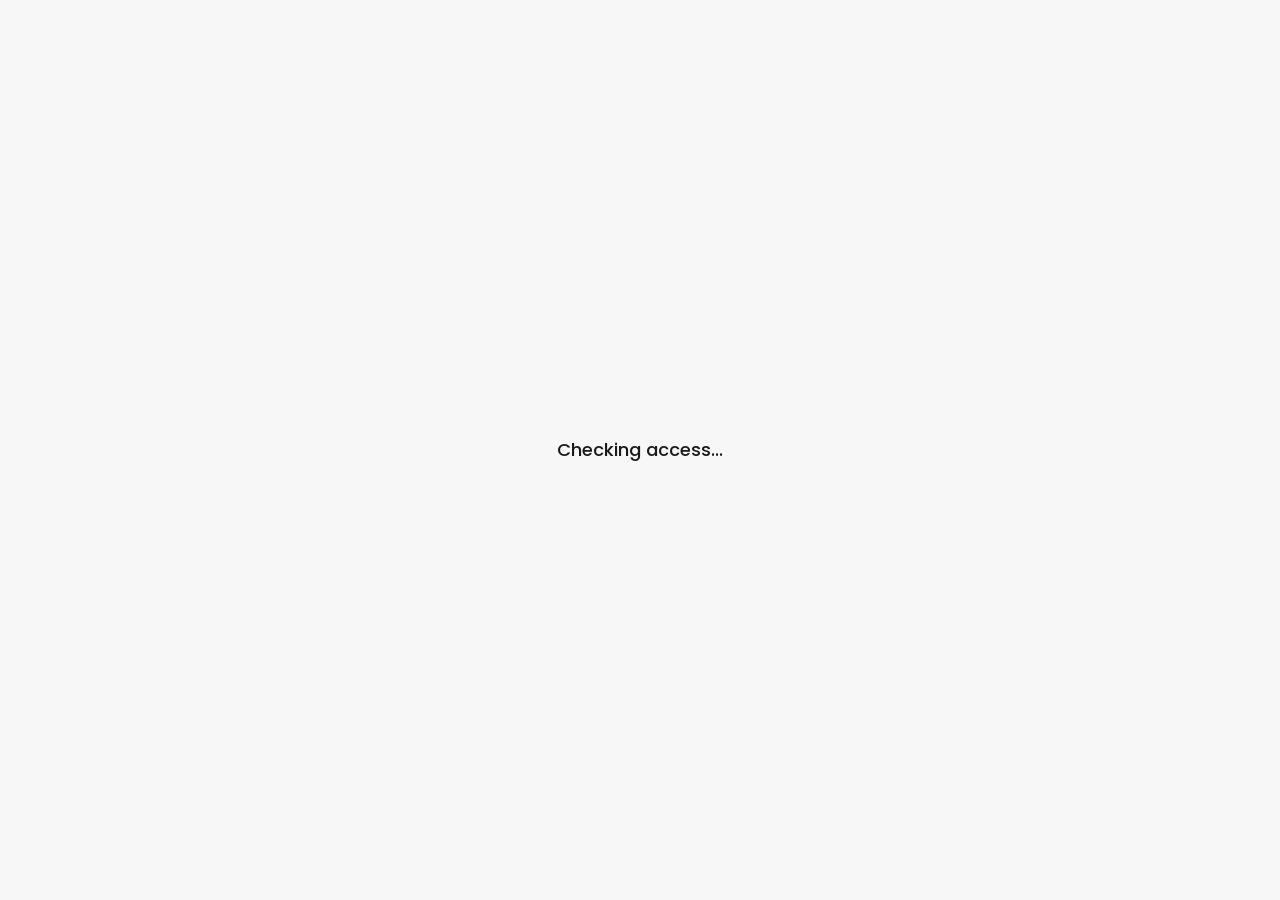
==== commit 362008c9: "added new things" ====
--- a/shoe-ecommerce/public/ADMIN/admin.html
+++ b/shoe-ecommerce/public/ADMIN/admin.html
@@ -3,6 +3,7 @@
 <head>
   <meta charset="UTF-8">
   <meta name="viewport" content="width=device-width, initial-scale=1.0">
+  <meta name="robots" content="noindex, nofollow">
   <title>Admin Dashboard | StrideStyle</title>
   <meta name="description" content="Manage inventory, track nationwide orders and monitor sales performance for StrideStyle.">
 
@@ -17,411 +18,432 @@
 </head>
 <body class="admin-body">
 
-  <div class="admin-layout">
-    <!-- Sidebar (Dark) -->
-    <aside class="admin-sidebar" aria-label="Admin Navigation">
-      <div class="admin-sidebar__brand">
-        <a href="admin.html" class="admin-sidebar__logo">StrideStyle</a>
-        <span class="admin-sidebar__tag">Admin Portal</span>
-      </div>
-
-      <nav class="admin-nav">
-        <a href="admin.html" class="admin-nav__link is-active" aria-current="page">
-          <svg width="18" height="18" viewBox="0 0 24 24" fill="none" stroke="currentColor" stroke-width="2" stroke-linecap="round" stroke-linejoin="round">
-            <rect x="3" y="3" width="7" height="7"></rect>
-            <rect x="14" y="3" width="7" height="7"></rect>
-            <rect x="14" y="14" width="7" height="7"></rect>
-            <rect x="3" y="14" width="7" height="7"></rect>
-          </svg>
-          <span>Dashboard</span>
-        </a>
-        <a href="#inventory" class="admin-nav__link">
-          <svg width="18" height="18" viewBox="0 0 24 24" fill="none" stroke="currentColor" stroke-width="2" stroke-linecap="round" stroke-linejoin="round">
-            <path d="M6 2L3 6v14a2 2 0 0 0 2 2h14a2 2 0 0 0 2-2V6l-3-4z"></path>
-            <line x1="3" y1="6" x2="21" y2="6"></line>
-            <path d="M16 10a4 4 0 0 1-8 0"></path>
-          </svg>
-          <span>Products</span>
-        </a>
-        <a href="#orders" class="admin-nav__link">
-          <svg width="18" height="18" viewBox="0 0 24 24" fill="none" stroke="currentColor" stroke-width="2" stroke-linecap="round" stroke-linejoin="round">
-            <circle cx="9" cy="21" r="1"></circle>
-            <circle cx="20" cy="21" r="1"></circle>
-            <path d="M1 1h4l2.68 13.39a2 2 0 0 0 2 1.61h9.72a2 2 0 0 0 2-1.61L23 6H6"></path>
-          </svg>
-          <span>Orders</span>
-        </a>
-        <a href="#customers" class="admin-nav__link">
-          <svg width="18" height="18" viewBox="0 0 24 24" fill="none" stroke="currentColor" stroke-width="2" stroke-linecap="round" stroke-linejoin="round">
-            <path d="M17 21v-2a4 4 0 0 0-4-4H5a4 4 0 0 0-4 4v2"></path>
-            <circle cx="9" cy="7" r="4"></circle>
-            <path d="M23 21v-2a4 4 0 0 0-3-3.87"></path>
-            <path d="M16 3.13a4 4 0 0 1 0 7.75"></path>
-          </svg>
-          <span>Customers</span>
-        </a>
-        <a href="#settings" class="admin-nav__link">
-          <svg width="18" height="18" viewBox="0 0 24 24" fill="none" stroke="currentColor" stroke-width="2" stroke-linecap="round" stroke-linejoin="round">
-            <circle cx="12" cy="12" r="3"></circle>
-            <path d="M19.4 15a1.65 1.65 0 0 0 .33 1.82l.06.06a2 2 0 0 1 0 2.83 2 2 0 0 1-2.83 0l-.06-.06a1.65 1.65 0 0 0-1.82-.33 1.65 1.65 0 0 0-1 1.51V21a2 2 0 0 1-2 2 2 2 0 0 1-2-2v-.09A1.65 1.65 0 0 0 9 19.4a1.65 1.65 0 0 0-1.82.33l-.06.06a2 2 0 0 1-2.83 0 2 2 0 0 1 0-2.83l.06-.06a1.65 1.65 0 0 0 .33-1.82 1.65 1.65 0 0 0-1.51-1H3a2 2 0 0 1-2-2 2 2 0 0 1 2-2h.09A1.65 1.65 0 0 0 4.6 9a1.65 1.65 0 0 0-.33-1.82l-.06-.06a2 2 0 0 1 0-2.83 2 2 0 0 1 2.83 0l.06.06a1.65 1.65 0 0 0 1.82.33H9a1.65 1.65 0 0 0 1-1.51V3a2 2 0 0 1 2-2 2 2 0 0 1 2 2v.09a1.65 1.65 0 0 0 1 1.51 1.65 1.65 0 0 0 1.82-.33l.06-.06a2 2 0 0 1 2.83 0 2 2 0 0 1 0 2.83l-.06.06a1.65 1.65 0 0 0-.33 1.82V9a1.65 1.65 0 0 0 1.51 1H21a2 2 0 0 1 2 2 2 2 0 0 1-2 2h-.09a1.65 1.65 0 0 0-1.51 1z"></path>
-          </svg>
-          <span>Settings</span>
-        </a>
-      </nav>
-
-      <div class="admin-sidebar__footer">
-        <a href="../CLIENT/index.html" class="admin-sidebar__store-link">
-          <svg width="18" height="18" viewBox="0 0 24 24" fill="none" stroke="currentColor" stroke-width="2" stroke-linecap="round" stroke-linejoin="round">
-            <path d="M18 13v6a2 2 0 0 1-2 2H5a2 2 0 0 1-2-2V8a2 2 0 0 1 2-2h6"></path>
-            <polyline points="15 3 21 3 21 9"></polyline>
-            <line x1="10" y1="14" x2="21" y2="3"></line>
-          </svg>
-          <span>View Online Store</span>
-        </a>
-      </div>
-    </aside>
-
-    <!-- Main Content Area -->
-    <main class="admin-main">
-      <!-- Topbar -->
-      <header class="admin-topbar">
-        <h1 class="admin-topbar__title">Dashboard</h1>
-        <div class="admin-topbar__user">
-          <a href="#add-product" class="btn btn--primary btn--primary-sm">+ Add Product</a>
-          <div class="admin-user-avatar" title="Store Manager">SM</div>
+  <!-- Access Guard: checked and dismissed by JS -->
+  <div id="admin-guard" class="admin-guard">
+    <p>Checking access...</p>
+  </div>
+
+  <!-- Main Admin Application Container -->
+  <div id="admin-app" hidden>
+    <div class="admin-layout">
+      <!-- Sidebar (Dark) -->
+      <aside class="admin-sidebar" aria-label="Admin Navigation">
+        <div class="admin-sidebar__brand">
+          <a href="admin.html" class="admin-sidebar__logo">StrideStyle</a>
+          <span class="admin-sidebar__tag">Admin Portal</span>
         </div>
-      </header>
-
-      <!-- Content -->
-      <div class="admin-content">
-        <!-- Stat Cards Grid -->
-        <section class="admin-stats-grid" aria-label="Key Performance Indicators">
-          <!-- Total Sales -->
-          <div class="stat-card">
-            <div class="stat-card__info">
-              <span class="stat-card__label">Total Sales</span>
-              <span class="stat-card__value">₦8,450,000</span>
-              <span class="stat-card__subtext">&uarr; +14.2% from last month</span>
-            </div>
-            <div class="stat-card__icon-box" aria-hidden="true">
-              <svg width="24" height="24" viewBox="0 0 24 24" fill="none" stroke="currentColor" stroke-width="2" stroke-linecap="round" stroke-linejoin="round">
-                <line x1="12" y1="1" x2="12" y2="23"></line>
-                <path d="M17 5H9.5a3.5 3.5 0 0 0 0 7h5a3.5 3.5 0 0 1 0 7H6"></path>
-              </svg>
-            </div>
+
+        <nav class="admin-nav">
+          <a href="admin.html" class="admin-nav__link is-active" aria-current="page" data-section="dashboard">
+            <svg width="18" height="18" viewBox="0 0 24 24" fill="none" stroke="currentColor" stroke-width="2" stroke-linecap="round" stroke-linejoin="round">
+              <rect x="3" y="3" width="7" height="7"></rect>
+              <rect x="14" y="3" width="7" height="7"></rect>
+              <rect x="14" y="14" width="7" height="7"></rect>
+              <rect x="3" y="14" width="7" height="7"></rect>
+            </svg>
+            <span>Dashboard</span>
+          </a>
+          <a href="#inventory" class="admin-nav__link" data-section="inventory">
+            <svg width="18" height="18" viewBox="0 0 24 24" fill="none" stroke="currentColor" stroke-width="2" stroke-linecap="round" stroke-linejoin="round">
+              <path d="M6 2L3 6v14a2 2 0 0 0 2 2h14a2 2 0 0 0 2-2V6l-3-4z"></path>
+              <line x1="3" y1="6" x2="21" y2="6"></line>
+              <path d="M16 10a4 4 0 0 1-8 0"></path>
+            </svg>
+            <span>Products</span>
+          </a>
+          <a href="#orders" class="admin-nav__link" data-section="orders">
+            <svg width="18" height="18" viewBox="0 0 24 24" fill="none" stroke="currentColor" stroke-width="2" stroke-linecap="round" stroke-linejoin="round">
+              <circle cx="9" cy="21" r="1"></circle>
+              <circle cx="20" cy="21" r="1"></circle>
+              <path d="M1 1h4l2.68 13.39a2 2 0 0 0 2 1.61h9.72a2 2 0 0 0 2-1.61L23 6H6"></path>
+            </svg>
+            <span>Orders</span>
+          </a>
+          <a href="#customers" class="admin-nav__link" data-section="customers">
+            <svg width="18" height="18" viewBox="0 0 24 24" fill="none" stroke="currentColor" stroke-width="2" stroke-linecap="round" stroke-linejoin="round">
+              <path d="M17 21v-2a4 4 0 0 0-4-4H5a4 4 0 0 0-4 4v2"></path>
+              <circle cx="9" cy="7" r="4"></circle>
+              <path d="M23 21v-2a4 4 0 0 0-3-3.87"></path>
+              <path d="M16 3.13a4 4 0 0 1 0 7.75"></path>
+            </svg>
+            <span>Customers</span>
+          </a>
+          <a href="#settings" class="admin-nav__link" data-section="settings">
+            <svg width="18" height="18" viewBox="0 0 24 24" fill="none" stroke="currentColor" stroke-width="2" stroke-linecap="round" stroke-linejoin="round">
+              <circle cx="12" cy="12" r="3"></circle>
+              <path d="M19.4 15a1.65 1.65 0 0 0 .33 1.82l.06.06a2 2 0 0 1 0 2.83 2 2 0 0 1-2.83 0l-.06-.06a1.65 1.65 0 0 0-1.82-.33 1.65 1.65 0 0 0-1 1.51V21a2 2 0 0 1-2 2 2 2 0 0 1-2-2v-.09A1.65 1.65 0 0 0 9 19.4a1.65 1.65 0 0 0-1.82.33l-.06.06a2 2 0 0 1-2.83 0 2 2 0 0 1 0-2.83l.06-.06a1.65 1.65 0 0 0 .33-1.82 1.65 1.65 0 0 0-1.51-1H3a2 2 0 0 1-2-2 2 2 0 0 1 2-2h.09A1.65 1.65 0 0 0 4.6 9a1.65 1.65 0 0 0-.33-1.82l-.06-.06a2 2 0 0 1 0-2.83 2 2 0 0 1 2.83 0l.06.06a1.65 1.65 0 0 0 1.82.33H9a1.65 1.65 0 0 0 1-1.51V3a2 2 0 0 1 2-2 2 2 0 0 1 2 2v.09a1.65 1.65 0 0 0 1 1.51 1.65 1.65 0 0 0 1.82-.33l.06-.06a2 2 0 0 1 2.83 0 2 2 0 0 1 0 2.83l-.06.06a1.65 1.65 0 0 0-.33 1.82V9a1.65 1.65 0 0 0 1.51 1H21a2 2 0 0 1 2 2 2 2 0 0 1-2 2h-.09a1.65 1.65 0 0 0-1.51 1z"></path>
+            </svg>
+            <span>Settings</span>
+          </a>
+        </nav>
+
+        <div class="admin-sidebar__footer">
+          <a href="../CLIENT/index.html" class="admin-sidebar__store-link">
+            <svg width="18" height="18" viewBox="0 0 24 24" fill="none" stroke="currentColor" stroke-width="2" stroke-linecap="round" stroke-linejoin="round">
+              <path d="M18 13v6a2 2 0 0 1-2 2H5a2 2 0 0 1-2-2V8a2 2 0 0 1 2-2h6"></path>
+              <polyline points="15 3 21 3 21 9"></polyline>
+              <line x1="10" y1="14" x2="21" y2="3"></line>
+            </svg>
+            <span>View Online Store</span>
+          </a>
+        </div>
+      </aside>
+
+      <!-- Main Content Area -->
+      <main class="admin-main">
+        <!-- Topbar -->
+        <header class="admin-topbar">
+          <h1 class="admin-topbar__title">Dashboard</h1>
+          <div class="admin-topbar__user">
+            <a href="#add-product" class="btn btn--primary btn--primary-sm">+ Add Product</a>
+            <span id="admin-user-name" class="admin-user-name">Admin</span>
+            <div class="admin-user-avatar" id="admin-user-avatar" title="Admin">A</div>
+            <button type="button" id="admin-logout-btn" class="btn btn--outline btn--primary-sm">Log out</button>
           </div>
-
-          <!-- Total Orders -->
-          <div class="stat-card">
-            <div class="stat-card__info">
-              <span class="stat-card__label">Total Orders</span>
-              <span class="stat-card__value">142</span>
-              <span class="stat-card__subtext">&uarr; +8.4% this week</span>
-            </div>
-            <div class="stat-card__icon-box" aria-hidden="true">
-              <svg width="24" height="24" viewBox="0 0 24 24" fill="none" stroke="currentColor" stroke-width="2" stroke-linecap="round" stroke-linejoin="round">
-                <circle cx="9" cy="21" r="1"></circle>
-                <circle cx="20" cy="21" r="1"></circle>
-                <path d="M1 1h4l2.68 13.39a2 2 0 0 0 2 1.61h9.72a2 2 0 0 0 2-1.61L23 6H6"></path>
-              </svg>
-            </div>
-          </div>
-
-          <!-- Total Products -->
-          <div class="stat-card">
-            <div class="stat-card__info">
-              <span class="stat-card__label">Active Products</span>
-              <span class="stat-card__value">26</span>
-              <span class="stat-card__subtext">4 brand categories</span>
-            </div>
-            <div class="stat-card__icon-box" aria-hidden="true">
-              <svg width="24" height="24" viewBox="0 0 24 24" fill="none" stroke="currentColor" stroke-width="2" stroke-linecap="round" stroke-linejoin="round">
-                <path d="M6 2L3 6v14a2 2 0 0 0 2 2h14a2 2 0 0 0 2-2V6l-3-4z"></path>
-                <line x1="3" y1="6" x2="21" y2="6"></line>
-                <path d="M16 10a4 4 0 0 1-8 0"></path>
-              </svg>
-            </div>
-          </div>
-
-          <!-- Total Customers -->
-          <div class="stat-card">
-            <div class="stat-card__info">
-              <span class="stat-card__label">Customers</span>
-              <span class="stat-card__value">98</span>
-              <span class="stat-card__subtext">&uarr; +12 new registrations</span>
-            </div>
-            <div class="stat-card__icon-box" aria-hidden="true">
-              <svg width="24" height="24" viewBox="0 0 24 24" fill="none" stroke="currentColor" stroke-width="2" stroke-linecap="round" stroke-linejoin="round">
-                <path d="M17 21v-2a4 4 0 0 0-4-4H5a4 4 0 0 0-4 4v2"></path>
-                <circle cx="9" cy="7" r="4"></circle>
-              </svg>
-            </div>
-          </div>
-        </section>
-
-        <!-- Add Product Form Card -->
-        <!-- JS HOOK: Admin add product form -->
-        <section id="add-product" class="admin-section" aria-labelledby="add-product-title">
-          <div class="admin-section__head">
-            <h2 id="add-product-title" class="admin-section__title">Add New Sneaker Product</h2>
-          </div>
-          <form id="add-product-form" action="#" method="POST">
-            <div class="form-grid-2">
+        </header>
+
+        <!-- Content -->
+        <div class="admin-content">
+          <!-- Stat Cards Grid -->
+          <section class="admin-stats-grid" aria-label="Key Performance Indicators">
+            <!-- Total Sales -->
+            <div class="stat-card">
+              <div class="stat-card__info">
+                <span class="stat-card__label">Total Sales</span>
+                <span class="stat-card__value" id="stat-total-sales">₦0</span>
+                <span class="stat-card__subtext" id="stat-total-sales-note">—</span>
+              </div>
+              <div class="stat-card__icon-box" aria-hidden="true">
+                <svg width="24" height="24" viewBox="0 0 24 24" fill="none" stroke="currentColor" stroke-width="2" stroke-linecap="round" stroke-linejoin="round">
+                  <line x1="12" y1="1" x2="12" y2="23"></line>
+                  <path d="M17 5H9.5a3.5 3.5 0 0 0 0 7h5a3.5 3.5 0 0 1 0 7H6"></path>
+                </svg>
+              </div>
+            </div>
+
+            <!-- Total Orders -->
+            <div class="stat-card">
+              <div class="stat-card__info">
+                <span class="stat-card__label">Total Orders</span>
+                <span class="stat-card__value" id="stat-total-orders">0</span>
+                <span class="stat-card__subtext" id="stat-total-orders-note">—</span>
+              </div>
+              <div class="stat-card__icon-box" aria-hidden="true">
+                <svg width="24" height="24" viewBox="0 0 24 24" fill="none" stroke="currentColor" stroke-width="2" stroke-linecap="round" stroke-linejoin="round">
+                  <circle cx="9" cy="21" r="1"></circle>
+                  <circle cx="20" cy="21" r="1"></circle>
+                  <path d="M1 1h4l2.68 13.39a2 2 0 0 0 2 1.61h9.72a2 2 0 0 0 2-1.61L23 6H6"></path>
+                </svg>
+              </div>
+            </div>
+
+            <!-- Total Products -->
+            <div class="stat-card">
+              <div class="stat-card__info">
+                <span class="stat-card__label">Active Products</span>
+                <span class="stat-card__value" id="stat-active-products">0</span>
+                <span class="stat-card__subtext" id="stat-active-products-note">—</span>
+              </div>
+              <div class="stat-card__icon-box" aria-hidden="true">
+                <svg width="24" height="24" viewBox="0 0 24 24" fill="none" stroke="currentColor" stroke-width="2" stroke-linecap="round" stroke-linejoin="round">
+                  <path d="M6 2L3 6v14a2 2 0 0 0 2 2h14a2 2 0 0 0 2-2V6l-3-4z"></path>
+                  <line x1="3" y1="6" x2="21" y2="6"></line>
+                  <path d="M16 10a4 4 0 0 1-8 0"></path>
+                </svg>
+              </div>
+            </div>
+
+            <!-- Total Customers -->
+            <div class="stat-card">
+              <div class="stat-card__info">
+                <span class="stat-card__label">Customers</span>
+                <span class="stat-card__value" id="stat-customers">0</span>
+                <span class="stat-card__subtext" id="stat-customers-note">—</span>
+              </div>
+              <div class="stat-card__icon-box" aria-hidden="true">
+                <svg width="24" height="24" viewBox="0 0 24 24" fill="none" stroke="currentColor" stroke-width="2" stroke-linecap="round" stroke-linejoin="round">
+                  <path d="M17 21v-2a4 4 0 0 0-4-4H5a4 4 0 0 0-4 4v2"></path>
+                  <circle cx="9" cy="7" r="4"></circle>
+                </svg>
+              </div>
+            </div>
+          </section>
+
+          <!-- Add Product Form Card -->
+          <!-- JS HOOK: Admin add product form -->
+          <section id="add-product" class="admin-section" aria-labelledby="add-product-title">
+            <div class="admin-section__head">
+              <h2 id="add-product-title" class="admin-section__title">Add New Sneaker Product</h2>
+              <span id="form-mode-label">Add New Sneaker Product</span>
+            </div>
+            <form id="add-product-form" action="#" method="POST">
+              <input type="hidden" id="prod-id" name="id">
+
+              <div class="form-grid-2">
+                <div class="form-group">
+                  <label for="prod-name" class="form-label">Product Name *</label>
+                  <input type="text" id="prod-name" name="name" class="form-input" required maxlength="60" placeholder="e.g. Air Jordan 4 Bred Reimagined">
+                </div>
+                <div class="form-group">
+                  <label for="prod-price" class="form-label">Price in Naira (₦) *</label>
+                  <input type="number" id="prod-price" name="price" class="form-input" required min="0" placeholder="e.g. 175000">
+                </div>
+              </div>
+
+              <div class="form-grid-2">
+                <div class="form-group">
+                  <label for="prod-category" class="form-label">Category *</label>
+                  <select id="prod-category" name="category" class="form-select" required>
+                    <option value="jordan">Jordan</option>
+                    <option value="nike">Nike</option>
+                    <option value="classics">Classics</option>
+                    <option value="street">Street</option>
+                  </select>
+                </div>
+                <div class="form-group">
+                  <label for="prod-stock" class="form-label">Stock Quantity *</label>
+                  <input type="number" id="prod-stock" name="stock" class="form-input" required value="15" min="0">
+                </div>
+              </div>
+
               <div class="form-group">
-                <label for="prod-name" class="form-label">Product Name *</label>
-                <input type="text" id="prod-name" name="name" class="form-input" required placeholder="e.g. Air Jordan 4 Bred Reimagined">
-              </div>
+                <label for="prod-image" class="form-label">Product Image *</label>
+                <input type="file" id="prod-image" name="image" class="form-input" accept="image/*" required>
+                <img id="prod-image-preview" class="admin-image-preview" alt="Selected product image preview" hidden>
+              </div>
+
               <div class="form-group">
-                <label for="prod-price" class="form-label">Price in Naira (₦) *</label>
-                <input type="number" id="prod-price" name="price" class="form-input" required placeholder="e.g. 175000">
-              </div>
-            </div>
-
-            <div class="form-grid-2">
-              <div class="form-group">
-                <label for="prod-category" class="form-label">Category *</label>
-                <select id="prod-category" name="category" class="form-select" required>
+                <label for="prod-desc" class="form-label">Description</label>
+                <textarea id="prod-desc" name="description" class="form-textarea" maxlength="500" placeholder="Detailed product craftsmanship and materials..."></textarea>
+              </div>
+
+              <div class="admin-form-actions">
+                <button type="submit" class="btn btn--primary">Save Product</button>
+                <button type="reset" id="cancel-edit-btn" class="btn btn--outline" hidden>Cancel Edit</button>
+              </div>
+              <p id="product-form-message" class="admin-message" role="alert" hidden></p>
+            </form>
+          </section>
+
+          <!-- Products Table -->
+          <!-- JS HOOK: Admin products table -->
+          <section id="inventory" class="admin-section" aria-labelledby="inventory-title">
+            <div class="admin-section__head">
+              <h2 id="inventory-title" class="admin-section__title">Inventory Management</h2>
+            </div>
+
+            <!-- Inventory Toolbar -->
+            <div class="admin-toolbar">
+              <div class="admin-toolbar__search">
+                <input type="search" id="inventory-search" class="admin-toolbar__input" placeholder="Search products..." aria-label="Search products">
+              </div>
+              <div class="admin-toolbar__filters">
+                <select id="inventory-category-filter" class="admin-toolbar__select" aria-label="Filter by category">
+                  <option value="all">All categories</option>
                   <option value="jordan">Jordan</option>
                   <option value="nike">Nike</option>
                   <option value="classics">Classics</option>
                   <option value="street">Street</option>
                 </select>
-              </div>
-              <div class="form-group">
-                <label for="prod-stock" class="form-label">Stock Quantity *</label>
-                <input type="number" id="prod-stock" name="stock" class="form-input" required value="15" min="0">
-              </div>
-            </div>
-
-            <div class="form-group">
-              <label for="prod-image" class="form-label">Product Image *</label>
-              <input type="file" id="prod-image" name="image" class="form-input" accept="image/*">
-            </div>
-
-            <div class="form-group">
-              <label for="prod-desc" class="form-label">Description</label>
-              <textarea id="prod-desc" name="description" class="form-textarea" placeholder="Detailed product craftsmanship and materials..."></textarea>
-            </div>
-
-            <button type="submit" class="btn btn--primary">Save Product</button>
-          </form>
-        </section>
-
-        <!-- Products Table -->
-        <!-- JS HOOK: Admin products table -->
-        <section id="inventory" class="admin-section" aria-labelledby="inventory-title">
-          <div class="admin-section__head">
-            <h2 id="inventory-title" class="admin-section__title">Inventory Management</h2>
-          </div>
-          <div class="admin-table-wrapper">
-            <table id="admin-products-table" class="admin-table">
-              <thead>
-                <tr>
-                  <th>Image</th>
-                  <th>Product Name</th>
-                  <th>Category</th>
-                  <th>Price</th>
-                  <th>Stock</th>
-                  <th>Status</th>
-                  <th>Actions</th>
-                </tr>
-              </thead>
-              <tbody>
-                <!-- Row 1: P01 -->
-                <tr>
-                  <td><img src="../CLIENT/IMAGES/shoes/jordan-4-orange-crackle.jpg" alt="Air Jordan 4 Orange Crackle" class="admin-prod-thumb"></td>
-                  <td><strong>Air Jordan 4 Orange Crackle</strong></td>
-                  <td>Jordan</td>
-                  <td>₦185,000</td>
-                  <td>12 pairs</td>
-                  <td><span class="admin-badge admin-badge--success">In Stock</span></td>
-                  <td>
-                    <div class="admin-table-actions">
-                      <button type="button" class="btn-admin-action btn-admin-action--edit js-edit-product" data-product-id="p01">Edit</button>
-                      <button type="button" class="btn-admin-action btn-admin-action--delete js-delete-product" data-product-id="p01">Delete</button>
-                    </div>
-                  </td>
-                </tr>
-
-                <!-- Row 2: P02 -->
-                <tr>
-                  <td><img src="../CLIENT/IMAGES/shoes/jordan-4-royalty-black-gold.jpg" alt="Air Jordan 4 Royalty" class="admin-prod-thumb"></td>
-                  <td><strong>Air Jordan 4 Royalty</strong></td>
-                  <td>Jordan</td>
-                  <td>₦175,000</td>
-                  <td>8 pairs</td>
-                  <td><span class="admin-badge admin-badge--success">In Stock</span></td>
-                  <td>
-                    <div class="admin-table-actions">
-                      <button type="button" class="btn-admin-action btn-admin-action--edit js-edit-product" data-product-id="p02">Edit</button>
-                      <button type="button" class="btn-admin-action btn-admin-action--delete js-delete-product" data-product-id="p02">Delete</button>
-                    </div>
-                  </td>
-                </tr>
-
-                <!-- Row 3: P03 -->
-                <tr>
-                  <td><img src="../CLIENT/IMAGES/shoes/jordan-4-military-blue.jpg" alt="Air Jordan 4 Military Blue" class="admin-prod-thumb"></td>
-                  <td><strong>Air Jordan 4 Military Blue</strong></td>
-                  <td>Jordan</td>
-                  <td>₦165,000</td>
-                  <td>14 pairs</td>
-                  <td><span class="admin-badge admin-badge--success">In Stock</span></td>
-                  <td>
-                    <div class="admin-table-actions">
-                      <button type="button" class="btn-admin-action btn-admin-action--edit js-edit-product" data-product-id="p03">Edit</button>
-                      <button type="button" class="btn-admin-action btn-admin-action--delete js-delete-product" data-product-id="p03">Delete</button>
-                    </div>
-                  </td>
-                </tr>
-
-                <!-- Row 4: P04 -->
-                <tr>
-                  <td><img src="../CLIENT/IMAGES/shoes/jordan-4-neon-grey.jpg" alt="Air Jordan 4 Neon" class="admin-prod-thumb"></td>
-                  <td><strong>Air Jordan 4 Neon</strong></td>
-                  <td>Jordan</td>
-                  <td>₦150,000</td>
-                  <td>3 pairs</td>
-                  <td><span class="admin-badge admin-badge--warning">Low Stock</span></td>
-                  <td>
-                    <div class="admin-table-actions">
-                      <button type="button" class="btn-admin-action btn-admin-action--edit js-edit-product" data-product-id="p04">Edit</button>
-                      <button type="button" class="btn-admin-action btn-admin-action--delete js-delete-product" data-product-id="p04">Delete</button>
-                    </div>
-                  </td>
-                </tr>
-
-                <!-- Row 5: P05 -->
-                <tr>
-                  <td><img src="../CLIENT/IMAGES/shoes/jordan-4-oxidized-green.jpg" alt="Air Jordan 4 Oxidized Green" class="admin-prod-thumb"></td>
-                  <td><strong>Air Jordan 4 Oxidized Green</strong></td>
-                  <td>Jordan</td>
-                  <td>₦145,000</td>
-                  <td>18 pairs</td>
-                  <td><span class="admin-badge admin-badge--success">In Stock</span></td>
-                  <td>
-                    <div class="admin-table-actions">
-                      <button type="button" class="btn-admin-action btn-admin-action--edit js-edit-product" data-product-id="p05">Edit</button>
-                      <button type="button" class="btn-admin-action btn-admin-action--delete js-delete-product" data-product-id="p05">Delete</button>
-                    </div>
-                  </td>
-                </tr>
-
-                <!-- Row 6: P06 -->
-                <tr>
-                  <td><img src="../CLIENT/IMAGES/shoes/jordan-4-infrared.jpg" alt="Air Jordan 4 Infrared" class="admin-prod-thumb"></td>
-                  <td><strong>Air Jordan 4 Infrared</strong></td>
-                  <td>Jordan</td>
-                  <td>₦170,000</td>
-                  <td>22 pairs</td>
-                  <td><span class="admin-badge admin-badge--success">In Stock</span></td>
-                  <td>
-                    <div class="admin-table-actions">
-                      <button type="button" class="btn-admin-action btn-admin-action--edit js-edit-product" data-product-id="p06">Edit</button>
-                      <button type="button" class="btn-admin-action btn-admin-action--delete js-delete-product" data-product-id="p06">Delete</button>
-                    </div>
-                  </td>
-                </tr>
-
-                <!-- Row 7: P11 -->
-                <tr>
-                  <td><img src="../CLIENT/IMAGES/shoes/nike-dunk-low-navy-mocha.jpg" alt="Nike Dunk Low Navy Mocha" class="admin-prod-thumb"></td>
-                  <td><strong>Nike Dunk Low Navy Mocha</strong></td>
-                  <td>Nike</td>
-                  <td>₦75,000</td>
-                  <td>25 pairs</td>
-                  <td><span class="admin-badge admin-badge--success">In Stock</span></td>
-                  <td>
-                    <div class="admin-table-actions">
-                      <button type="button" class="btn-admin-action btn-admin-action--edit js-edit-product" data-product-id="p11">Edit</button>
-                      <button type="button" class="btn-admin-action btn-admin-action--delete js-delete-product" data-product-id="p11">Delete</button>
-                    </div>
-                  </td>
-                </tr>
-
-                <!-- Row 8: P18 -->
-                <tr>
-                  <td><img src="../CLIENT/IMAGES/shoes/adidas-samba-lt-green.jpg" alt="Adidas Samba LT Green" class="admin-prod-thumb"></td>
-                  <td><strong>Adidas Samba LT Green</strong></td>
-                  <td>Classics</td>
-                  <td>₦90,000</td>
-                  <td>11 pairs</td>
-                  <td><span class="admin-badge admin-badge--success">In Stock</span></td>
-                  <td>
-                    <div class="admin-table-actions">
-                      <button type="button" class="btn-admin-action btn-admin-action--edit js-edit-product" data-product-id="p18">Edit</button>
-                      <button type="button" class="btn-admin-action btn-admin-action--delete js-delete-product" data-product-id="p18">Delete</button>
-                    </div>
-                  </td>
-                </tr>
-              </tbody>
-            </table>
-          </div>
-        </section>
-
-        <!-- Recent Orders Table -->
-        <section id="orders" class="admin-section" aria-labelledby="orders-title">
-          <div class="admin-section__head">
-            <h2 id="orders-title" class="admin-section__title">Recent Nationwide Orders</h2>
-          </div>
-          <div class="admin-table-wrapper">
-            <table class="admin-table">
-              <thead>
-                <tr>
-                  <th>Order ID</th>
-                  <th>Customer</th>
-                  <th>State</th>
-                  <th>Items</th>
-                  <th>Date</th>
-                  <th>Total</th>
-                  <th>Status</th>
-                </tr>
-              </thead>
-              <tbody>
-                <tr>
-                  <td>#SS-8921</td>
-                  <td>Emeka Okonkwo</td>
-                  <td>Lagos</td>
-                  <td>Air Jordan 4 Infrared (43)</td>
-                  <td>Oct 26, 2026</td>
-                  <td>₦170,000</td>
-                  <td><span class="admin-badge admin-badge--success">Delivered</span></td>
-                </tr>
-                <tr>
-                  <td>#SS-8920</td>
-                  <td>Amina Bello</td>
-                  <td>FCT - Abuja</td>
-                  <td>Nike Dunk Low (42), Samba LT (41)</td>
-                  <td>Oct 26, 2026</td>
-                  <td>₦165,000</td>
-                  <td><span class="admin-badge admin-badge--info">In Transit</span></td>
-                </tr>
-                <tr>
-                  <td>#SS-8919</td>
-                  <td>Babajide Sanwo</td>
-                  <td>Ogun</td>
-                  <td>Air Jordan 4 Royalty (44)</td>
-                  <td>Oct 25, 2026</td>
-                  <td>₦175,000</td>
-                  <td><span class="admin-badge admin-badge--info">In Transit</span></td>
-                </tr>
-                <tr>
-                  <td>#SS-8918</td>
-                  <td>Ifeoma Eze</td>
-                  <td>Rivers</td>
-                  <td>Air Jordan 4 Orange Crackle (41)</td>
-                  <td>Oct 25, 2026</td>
-                  <td>₦185,000</td>
-                  <td><span class="admin-badge admin-badge--warning">Processing</span></td>
-                </tr>
-              </tbody>
-            </table>
-          </div>
-        </section>
-
+                <select id="inventory-stock-filter" class="admin-toolbar__select" aria-label="Filter by stock">
+                  <option value="all">All stock</option>
+                  <option value="in">In Stock</option>
+                  <option value="low">Low Stock</option>
+                  <option value="out">Out of Stock</option>
+                </select>
+              </div>
+              <span id="inventory-count" class="admin-toolbar__count">0 products</span>
+            </div>
+
+            <div class="admin-table-wrapper">
+              <table id="admin-products-table" class="admin-table">
+                <thead>
+                  <tr>
+                    <th>Image</th>
+                    <th>Product Name</th>
+                    <th>Category</th>
+                    <th>Price</th>
+                    <th>Stock</th>
+                    <th>Status</th>
+                    <th>Actions</th>
+                  </tr>
+                </thead>
+                <tbody id="products-tbody">
+                  <tr id="products-empty"><td colspan="7" class="admin-empty">No products yet. Add your first sneaker above.</td></tr>
+                  <tr id="products-loading" hidden><td colspan="7" class="admin-empty">Loading products...</td></tr>
+                </tbody>
+              </table>
+            </div>
+
+            <!-- Product Row Template -->
+            <template id="product-row-template">
+              <tr data-product-id="">
+                <td><img src="" alt="" class="admin-prod-thumb"></td>
+                <td><strong class="js-prod-name"></strong></td>
+                <td class="js-prod-category"></td>
+                <td class="js-prod-price"></td>
+                <td class="js-prod-stock"></td>
+                <td><span class="admin-badge js-prod-status"></span></td>
+                <td>
+                  <div class="admin-table-actions">
+                    <button type="button" class="btn-admin-action btn-admin-action--edit js-edit-product" data-product-id="">Edit</button>
+                    <button type="button" class="btn-admin-action btn-admin-action--delete js-delete-product" data-product-id="">Delete</button>
+                  </div>
+                </td>
+              </tr>
+            </template>
+          </section>
+
+          <!-- Recent Orders Table -->
+          <!-- JS HOOK: Admin orders table -->
+          <section id="orders" class="admin-section" aria-labelledby="orders-title">
+            <div class="admin-section__head">
+              <h2 id="orders-title" class="admin-section__title">Recent Nationwide Orders</h2>
+            </div>
+
+            <!-- Orders Toolbar -->
+            <div class="admin-toolbar">
+              <div class="admin-toolbar__filters">
+                <select id="orders-status-filter" class="admin-toolbar__select" aria-label="Filter orders by status">
+                  <option value="all">All statuses</option>
+                  <option value="processing">Processing</option>
+                  <option value="in-transit">In Transit</option>
+                  <option value="delivered">Delivered</option>
+                  <option value="cancelled">Cancelled</option>
+                </select>
+              </div>
+            </div>
+
+            <div class="admin-table-wrapper">
+              <table id="admin-orders-table" class="admin-table">
+                <thead>
+                  <tr>
+                    <th>Order ID</th>
+                    <th>Customer</th>
+                    <th>State</th>
+                    <th>Items</th>
+                    <th>Date</th>
+                    <th>Total</th>
+                    <th>Status</th>
+                  </tr>
+                </thead>
+                <tbody id="orders-tbody">
+                  <tr id="orders-empty"><td colspan="7" class="admin-empty">No orders yet.</td></tr>
+                </tbody>
+              </table>
+            </div>
+
+            <!-- Order Row Template -->
+            <template id="order-row-template">
+              <tr data-order-id="">
+                <td class="js-order-id"></td>
+                <td class="js-order-customer"></td>
+                <td class="js-order-state"></td>
+                <td class="js-order-items"></td>
+                <td class="js-order-date"></td>
+                <td class="js-order-total"></td>
+                <td class="js-order-status-cell">
+                  <select class="admin-status-select js-order-status" data-order-id="" aria-label="Update order status">
+                    <option value="processing">Processing</option>
+                    <option value="in-transit">In Transit</option>
+                    <option value="delivered">Delivered</option>
+                    <option value="cancelled">Cancelled</option>
+                  </select>
+                </td>
+              </tr>
+            </template>
+          </section>
+
+          <!-- Customers Section -->
+          <!-- JS HOOK: Admin customers table -->
+          <section id="customers" class="admin-section" aria-labelledby="customers-title">
+            <div class="admin-section__head">
+              <h2 id="customers-title" class="admin-section__title">Customers</h2>
+            </div>
+            <div class="admin-table-wrapper">
+              <table id="customers-table" class="admin-table">
+                <thead>
+                  <tr>
+                    <th>Name</th>
+                    <th>Email</th>
+                    <th>Joined</th>
+                    <th>Orders</th>
+                    <th>Total Spent</th>
+                  </tr>
+                </thead>
+                <tbody id="customers-tbody">
+                  <tr id="customers-empty">
+                    <td colspan="5" class="admin-empty">No customers yet.</td>
+                  </tr>
+                </tbody>
+              </table>
+            </div>
+
+            <!-- Customer Row Template -->
+            <template id="customer-row-template">
+              <tr>
+                <td class="js-cust-name"></td>
+                <td class="js-cust-email"></td>
+                <td class="js-cust-joined"></td>
+                <td class="js-cust-orders"></td>
+                <td class="js-cust-spent"></td>
+              </tr>
+            </template>
+          </section>
+
+          <!-- Store Settings Section -->
+          <!-- JS HOOK: Admin store settings form -->
+          <section id="settings" class="admin-section" aria-labelledby="settings-title">
+            <div class="admin-section__head">
+              <h2 id="settings-title" class="admin-section__title">Store Settings</h2>
+            </div>
+            <form id="settings-form" action="#" method="POST">
+              <div class="form-grid-2">
+                <div class="form-group">
+                  <label for="settings-name" class="form-label">Store Name</label>
+                  <input type="text" id="settings-name" name="store_name" class="form-input" placeholder="StrideStyle" required>
+                </div>
+                <div class="form-group">
+                  <label for="settings-email" class="form-label">Support Email</label>
+                  <input type="email" id="settings-email" name="support_email" class="form-input" placeholder="contact@stridestyle.com" required>
+                </div>
+              </div>
+
+              <div class="form-grid-2">
+                <div class="form-group">
+                  <label for="settings-free-threshold" class="form-label">Free delivery above (₦)</label>
+                  <input type="number" id="settings-free-threshold" name="free_threshold" class="form-input" placeholder="150000" min="0">
+                </div>
+                <div class="form-group">
+                  <label for="settings-delivery-fee" class="form-label">Standard delivery fee (₦)</label>
+                  <input type="number" id="settings-delivery-fee" name="delivery_fee" class="form-input" placeholder="5000" min="0">
+                </div>
+              </div>
+
+              <button type="submit" class="btn btn--primary">Save Settings</button>
+              <p id="settings-message" class="admin-message" role="alert" hidden></p>
+            </form>
+          </section>
+
+        </div>
+      </main>
+    </div>
+
+    <!-- Delete Confirmation Modal -->
+    <div id="confirm-modal" class="admin-modal" hidden role="dialog" aria-modal="true" aria-labelledby="confirm-title">
+      <div class="admin-modal__card">
+        <h3 id="confirm-title" class="admin-modal__title">Delete product?</h3>
+        <p class="admin-modal__text">Are you sure you want to delete <span id="confirm-product-name"></span>? This action cannot be undone.</p>
+        <div class="admin-modal__actions">
+          <button type="button" id="confirm-cancel" class="btn btn--outline">Cancel</button>
+          <button type="button" id="confirm-delete" class="btn btn--danger">Delete</button>
+        </div>
       </div>
-    </main>
+    </div>
   </div>
+
+  <!-- Toast Notification Container -->
+  <div id="toast" class="admin-toast" role="status" aria-live="polite" hidden></div>
 
   <!-- JS: link my script here later, e.g. <script src="JS/script.js" defer></script> -->
 </body>
--- a/shoe-ecommerce/public/CLIENT/CSS/style.css
+++ b/shoe-ecommerce/public/CLIENT/CSS/style.css
@@ -405,6 +405,23 @@
   justify-content: center;
 }
 
+.product-badge {
+  position: absolute;
+  top: 0.75rem;
+  left: 0.75rem;
+  background-color: var(--color-primary);
+  color: var(--color-white);
+  font-family: var(--font-body);
+  font-size: var(--fs-tiny);
+  font-weight: 600;
+  text-transform: uppercase;
+  letter-spacing: 0.05em;
+  padding: 0.25rem 0.625rem;
+  border-radius: var(--radius-pill);
+  z-index: 3;
+  line-height: 1.2;
+}
+
 /* Pastel backgrounds */
 .tile-gray       { background-color: var(--tile-gray); }
 .tile-gray-dark  { background-color: var(--tile-gray-dark); }
@@ -924,6 +941,20 @@
   margin-bottom: 1.5rem;
 }
 
+.hero__pill {
+  display: inline-block;
+  padding: 0.35rem 0.875rem;
+  border: 1px solid var(--color-primary);
+  color: var(--color-primary);
+  border-radius: var(--radius-pill);
+  font-family: var(--font-body);
+  font-size: var(--fs-tiny);
+  font-weight: 600;
+  text-transform: uppercase;
+  letter-spacing: 0.1em;
+  margin-bottom: 1rem;
+}
+
 .hero__text {
   font-family: var(--font-body);
   font-size: 1.0625rem;
@@ -954,6 +985,33 @@
   position: relative;
   box-shadow: 0 24px 60px rgba(240, 135, 74, 0.28);
   background-color: #261f1b;
+}
+
+.hero__card-caption {
+  position: absolute;
+  bottom: 0;
+  left: 0;
+  right: 0;
+  display: flex;
+  align-items: center;
+  justify-content: space-between;
+  padding: 1.25rem 1.5rem;
+  background: linear-gradient(180deg, rgba(0, 0, 0, 0) 0%, rgba(18, 18, 18, 0.88) 60%, rgba(18, 18, 18, 0.96) 100%);
+  color: var(--color-white);
+  z-index: 2;
+}
+
+.hero__card-name {
+  font-family: var(--font-product);
+  font-size: 1rem;
+  font-weight: 500;
+}
+
+.hero__card-price {
+  font-family: var(--font-product);
+  font-size: 1.125rem;
+  font-weight: 700;
+  color: var(--color-primary);
 }
 
 .hero__img {
@@ -1108,6 +1166,16 @@
   color: var(--color-text);
 }
 
+.collection-tall-card__name a {
+  color: inherit;
+  text-decoration: none;
+  transition: color 0.2s ease;
+}
+
+.collection-tall-card__name a:hover {
+  color: var(--color-primary);
+}
+
 .collection-tall-card__tag {
   font-family: var(--font-body);
   font-size: 0.8125rem;
@@ -1324,6 +1392,63 @@
   gap: 24px;
 }
 
+.products-grid--slider {
+  display: flex;
+  gap: 24px;
+  overflow-x: auto;
+  scroll-snap-type: x mandatory;
+  scroll-behavior: smooth;
+  scrollbar-width: none;
+  -ms-overflow-style: none;
+}
+
+.products-grid--slider::-webkit-scrollbar {
+  display: none;
+}
+
+.products-grid--slider .product-card {
+  flex: 0 0 calc((100% - 72px) / 4);
+  scroll-snap-align: start;
+}
+
+/* --------------------------------------------------------------------------
+   Trust Strip
+   -------------------------------------------------------------------------- */
+.trust-strip {
+  background-color: var(--color-white);
+  border-top: 1px solid var(--color-border);
+  border-bottom: 1px solid var(--color-border);
+  padding: 1.75rem 0;
+}
+
+.trust-strip__container {
+  display: grid;
+  grid-template-columns: repeat(4, 1fr);
+  gap: 1.5rem;
+  align-items: center;
+}
+
+.trust-strip__item {
+  display: flex;
+  align-items: center;
+  justify-content: center;
+  gap: 0.875rem;
+  text-align: left;
+}
+
+.trust-strip__icon {
+  color: var(--color-primary);
+  flex-shrink: 0;
+}
+
+.trust-strip__text {
+  font-family: var(--font-body);
+  font-size: var(--fs-small);
+  font-weight: 600;
+  color: var(--color-text);
+  line-height: 1.3;
+}
+
 /* --------------------------------------------------------------------------
    D6. Promotional Banner (Full-Bleed)
    -------------------------------------------------------------------------- */
@@ -1404,3 +1529,113 @@
   }
 }
 
+/* --------------------------------------------------------------------------
+   Quantity Stepper Controls (Shared across Product and Cart)
+   -------------------------------------------------------------------------- */
+.qty-btn {
+  width: 36px;
+  height: 36px;
+  border-radius: 50%;
+  display: flex;
+  align-items: center;
+  justify-content: center;
+  color: var(--color-text);
+  font-size: 1.125rem;
+  cursor: pointer;
+  transition: background-color 0.2s ease;
+}
+
+.qty-btn:hover {
+  background-color: var(--color-bg-light);
+  color: var(--color-primary);
+}
+
+.qty-input {
+  width: 44px;
+  text-align: center;
+  border: none;
+  font-family: var(--font-body);
+  font-weight: 600;
+  font-size: var(--fs-body);
+  color: var(--color-text);
+  -moz-appearance: textfield;
+}
+
+.qty-input::-webkit-outer-spin-button,
+.qty-input::-webkit-inner-spin-button {
+  -webkit-appearance: none;
+  margin: 0;
+}
+
+/* --------------------------------------------------------------------------
+   Video Modal (Hidden by default, opened via JS)
+   -------------------------------------------------------------------------- */
+.video-modal[hidden] {
+  display: none !important;
+}
+
+.video-modal {
+  position: fixed;
+  inset: 0;
+  background-color: rgba(0, 0, 0, 0.85);
+  backdrop-filter: blur(8px);
+  -webkit-backdrop-filter: blur(8px);
+  z-index: 1000;
+  display: flex;
+  align-items: center;
+  justify-content: center;
+  padding: 1.5rem;
+}
+
+.video-modal__dialog {
+  position: relative;
+  width: 100%;
+  max-width: 900px;
+  aspect-ratio: 16 / 9;
+  background-color: #000;
+  border-radius: var(--radius-md);
+  box-shadow: 0 24px 60px rgba(0, 0, 0, 0.6);
+  display: flex;
+  align-items: center;
+  justify-content: center;
+}
+
+.video-modal__close {
+  position: absolute;
+  top: 1rem;
+  right: 1rem;
+  z-index: 10;
+  background: rgba(0, 0, 0, 0.6);
+  border: 1px solid rgba(255, 255, 255, 0.2);
+  border-radius: 50%;
+  width: 40px;
+  height: 40px;
+  color: var(--color-white);
+  cursor: pointer;
+  display: inline-flex;
+  align-items: center;
+  justify-content: center;
+  transition: all 0.2s ease;
+}
+
+.video-modal__close:hover {
+  background: var(--color-primary);
+  border-color: var(--color-primary);
+  transform: scale(1.05);
+}
+
+.video-modal__body {
+  width: 100%;
+  height: 100%;
+  border-radius: var(--radius-md);
+  overflow: hidden;
+}
+
+.video-modal__body iframe,
+.video-modal__body video {
+  width: 100%;
+  height: 100%;
+  border: none;
+  display: block;
+}
+
--- a/shoe-ecommerce/public/ADMIN/admin.css
+++ b/shoe-ecommerce/public/ADMIN/admin.css
@@ -12,6 +12,26 @@
 .admin-layout {
   display: flex;
   min-height: 100vh;
+}
+
+/* Guard & App Wrapper */
+.admin-guard {
+  position: fixed;
+  inset: 0;
+  background-color: var(--color-bg-light);
+  display: flex;
+  align-items: center;
+  justify-content: center;
+  z-index: 100000;
+  font-family: var(--font-body);
+  font-size: 1.125rem;
+  color: var(--color-text);
+  font-weight: 500;
+}
+
+#admin-app[hidden],
+[hidden] {
+  display: none !important;
 }
 
 /* --------------------------------------------------------------------------
@@ -132,6 +152,13 @@
   gap: 1.25rem;
 }
 
+.admin-user-name {
+  font-family: var(--font-body);
+  font-size: var(--fs-small);
+  font-weight: 500;
+  color: var(--color-text);
+}
+
 .admin-user-avatar {
   width: 40px;
   height: 40px;
@@ -222,6 +249,8 @@
   margin-bottom: 1.5rem;
   padding-bottom: 0.875rem;
   border-bottom: 1px solid var(--color-border);
+  gap: 1rem;
+  flex-wrap: wrap;
 }
 
 .admin-section__title {
@@ -230,7 +259,129 @@
   color: var(--color-text);
 }
 
-/* Tables */
+#form-mode-label {
+  font-family: var(--font-body);
+  font-size: var(--fs-small);
+  color: var(--color-primary);
+  font-weight: 600;
+  background-color: rgba(240, 135, 74, 0.12);
+  padding: 0.25rem 0.75rem;
+  border-radius: var(--radius-pill);
+}
+
+/* Form Grids */
+.form-grid-2 {
+  display: grid;
+  grid-template-columns: repeat(2, 1fr);
+  gap: 1.25rem;
+}
+
+.admin-form-actions {
+  display: flex;
+  align-items: center;
+  gap: 1rem;
+  margin-top: 1rem;
+  flex-wrap: wrap;
+}
+
+.admin-image-preview {
+  max-width: 160px;
+  max-height: 160px;
+  border-radius: var(--radius-sm);
+  border: 1px solid var(--color-border);
+  margin-top: 0.75rem;
+  display: block;
+  object-fit: cover;
+}
+
+.admin-image-preview[hidden] {
+  display: none !important;
+}
+
+/* Admin Form Status Messages */
+.admin-message {
+  font-family: var(--font-body);
+  font-size: var(--fs-small);
+  padding: 0.75rem 1rem;
+  border-radius: var(--radius-sm);
+  margin-top: 1rem;
+  line-height: 1.4;
+}
+
+.admin-message[hidden] {
+  display: none !important;
+}
+
+.admin-message--error {
+  background-color: #FFEBEE;
+  color: #C62828;
+  border: 1px solid #FFCDD2;
+}
+
+.admin-message--success {
+  background-color: #E8F5E9;
+  color: #2E7D32;
+  border: 1px solid #C8E6C9;
+}
+
+/* --------------------------------------------------------------------------
+   Admin Toolbars (Search, Filters, Count)
+   -------------------------------------------------------------------------- */
+.admin-toolbar {
+  display: flex;
+  flex-wrap: wrap;
+  align-items: center;
+  justify-content: space-between;
+  gap: 1rem;
+  margin-bottom: 1.5rem;
+}
+
+.admin-toolbar__search {
+  flex: 1 1 240px;
+  max-width: 320px;
+}
+
+.admin-toolbar__input,
+.admin-toolbar__select {
+  padding: 0.625rem 1.25rem;
+  border-radius: var(--radius-pill);
+  border: 1px solid var(--color-border);
+  font-family: var(--font-body);
+  font-size: var(--fs-small);
+  background-color: var(--color-white);
+  color: var(--color-text);
+  outline: none;
+  transition: border-color 0.2s ease, box-shadow 0.2s ease;
+}
+
+.admin-toolbar__input {
+  width: 100%;
+}
+
+.admin-toolbar__input:focus,
+.admin-toolbar__select:focus {
+  border-color: var(--color-primary);
+  box-shadow: 0 0 0 3px rgba(240, 135, 74, 0.16);
+}
+
+.admin-toolbar__filters {
+  display: flex;
+  align-items: center;
+  gap: 0.75rem;
+  flex-wrap: wrap;
+}
+
+.admin-toolbar__count {
+  font-family: var(--font-body);
+  font-size: var(--fs-small);
+  color: var(--color-text-muted);
+  font-weight: 500;
+  white-space: nowrap;
+}
+
+/* --------------------------------------------------------------------------
+   Tables
+   -------------------------------------------------------------------------- */
 .admin-table-wrapper {
   width: 100%;
   overflow-x: auto;
@@ -262,6 +413,14 @@
 
 .admin-table tr:hover td {
   background-color: rgba(0, 0, 0, 0.015);
+}
+
+.admin-empty {
+  text-align: center;
+  padding: 3rem 1.5rem !important;
+  color: var(--color-text-muted);
+  font-size: var(--fs-body);
+  font-style: italic;
 }
 
 .admin-prod-thumb {
@@ -296,6 +455,30 @@
   color: #1565C0;
 }
 
+.admin-badge--danger {
+  background-color: #FFEBEE;
+  color: #D32F2F;
+}
+
+/* Order Status Select in Table */
+.admin-status-select {
+  padding: 0.25rem 0.75rem;
+  border-radius: var(--radius-pill);
+  font-size: var(--fs-tiny);
+  font-weight: 600;
+  border: 1px solid var(--color-border);
+  background-color: var(--color-white);
+  color: var(--color-text);
+  cursor: pointer;
+  outline: none;
+  font-family: var(--font-body);
+  transition: border-color 0.2s ease;
+}
+
+.admin-status-select:focus {
+  border-color: var(--color-primary);
+}
+
 .admin-table-actions {
   display: flex;
   gap: 0.5rem;
@@ -332,7 +515,104 @@
 }
 
 /* --------------------------------------------------------------------------
-   Admin Responsiveness (< 992px)
+   Delete Confirmation Modal
+   -------------------------------------------------------------------------- */
+.admin-modal {
+  position: fixed;
+  inset: 0;
+  background-color: rgba(0, 0, 0, 0.6);
+  backdrop-filter: blur(4px);
+  display: flex;
+  align-items: center;
+  justify-content: center;
+  padding: 1.5rem;
+  z-index: 9999;
+}
+
+.admin-modal[hidden] {
+  display: none !important;
+}
+
+.admin-modal__card {
+  background-color: var(--color-white);
+  border-radius: var(--radius-md);
+  box-shadow: var(--shadow-card);
+  padding: 2rem;
+  max-width: 420px;
+  width: 100%;
+  text-align: center;
+}
+
+.admin-modal__title {
+  font-family: var(--font-heading);
+  font-size: 1.5rem;
+  color: var(--color-text);
+  margin-bottom: 0.75rem;
+}
+
+.admin-modal__text {
+  font-family: var(--font-body);
+  font-size: var(--fs-small);
+  color: var(--color-text-muted);
+  margin-bottom: 1.75rem;
+  line-height: 1.5;
+}
+
+#confirm-product-name {
+  font-weight: 600;
+  color: var(--color-text);
+}
+
+.admin-modal__actions {
+  display: flex;
+  gap: 1rem;
+  justify-content: center;
+}
+
+.btn--danger {
+  background-color: #D32F2F;
+  color: var(--color-white);
+  border: 1px solid #D32F2F;
+  border-radius: var(--radius-pill);
+  padding: 0.625rem 1.5rem;
+  font-family: var(--font-body);
+  font-size: var(--fs-small);
+  font-weight: 500;
+  cursor: pointer;
+  transition: background-color 0.2s ease, border-color 0.2s ease;
+}
+
+.btn--danger:hover {
+  background-color: #B71C1C;
+  border-color: #B71C1C;
+}
+
+/* --------------------------------------------------------------------------
+   Toast Notification
+   -------------------------------------------------------------------------- */
+.admin-toast {
+  position: fixed;
+  bottom: 2rem;
+  right: 2rem;
+  background-color: var(--color-bg-dark);
+  color: var(--color-white);
+  padding: 0.875rem 1.5rem;
+  border-radius: var(--radius-sm);
+  box-shadow: 0 8px 24px rgba(0, 0, 0, 0.25);
+  font-family: var(--font-body);
+  font-size: var(--fs-small);
+  font-weight: 500;
+  z-index: 10000;
+  transform: translateY(0);
+  transition: transform 0.3s ease, opacity 0.3s ease;
+}
+
+.admin-toast[hidden] {
+  display: none !important;
+}
+
+/* --------------------------------------------------------------------------
+   Admin Responsiveness (< 992px, < 768px, < 576px)
    -------------------------------------------------------------------------- */
 @media (max-width: 991px) {
   .admin-layout {
@@ -377,6 +657,36 @@
   }
 }
 
+@media (max-width: 768px) {
+  .form-grid-2 {
+    grid-template-columns: 1fr;
+  }
+
+  .admin-toolbar {
+    flex-direction: column;
+    align-items: stretch;
+  }
+
+  .admin-toolbar__search {
+    max-width: none;
+    width: 100%;
+  }
+
+  .admin-toolbar__filters {
+    width: 100%;
+  }
+
+  .admin-toolbar__select {
+    flex: 1 1 calc(50% - 0.375rem);
+    min-width: 0;
+  }
+
+  .admin-modal__card {
+    padding: 1.5rem;
+    margin: 1rem;
+  }
+}
+
 @media (max-width: 575px) {
   .admin-stats-grid {
     grid-template-columns: 1fr;
@@ -387,4 +697,18 @@
     align-items: flex-start;
     gap: 1rem;
   }
-}
+
+  .admin-topbar__user {
+    width: 100%;
+    justify-content: space-between;
+    flex-wrap: wrap;
+  }
+
+  .admin-toolbar__filters {
+    flex-direction: column;
+  }
+
+  .admin-toolbar__select {
+    width: 100%;
+  }
+}
